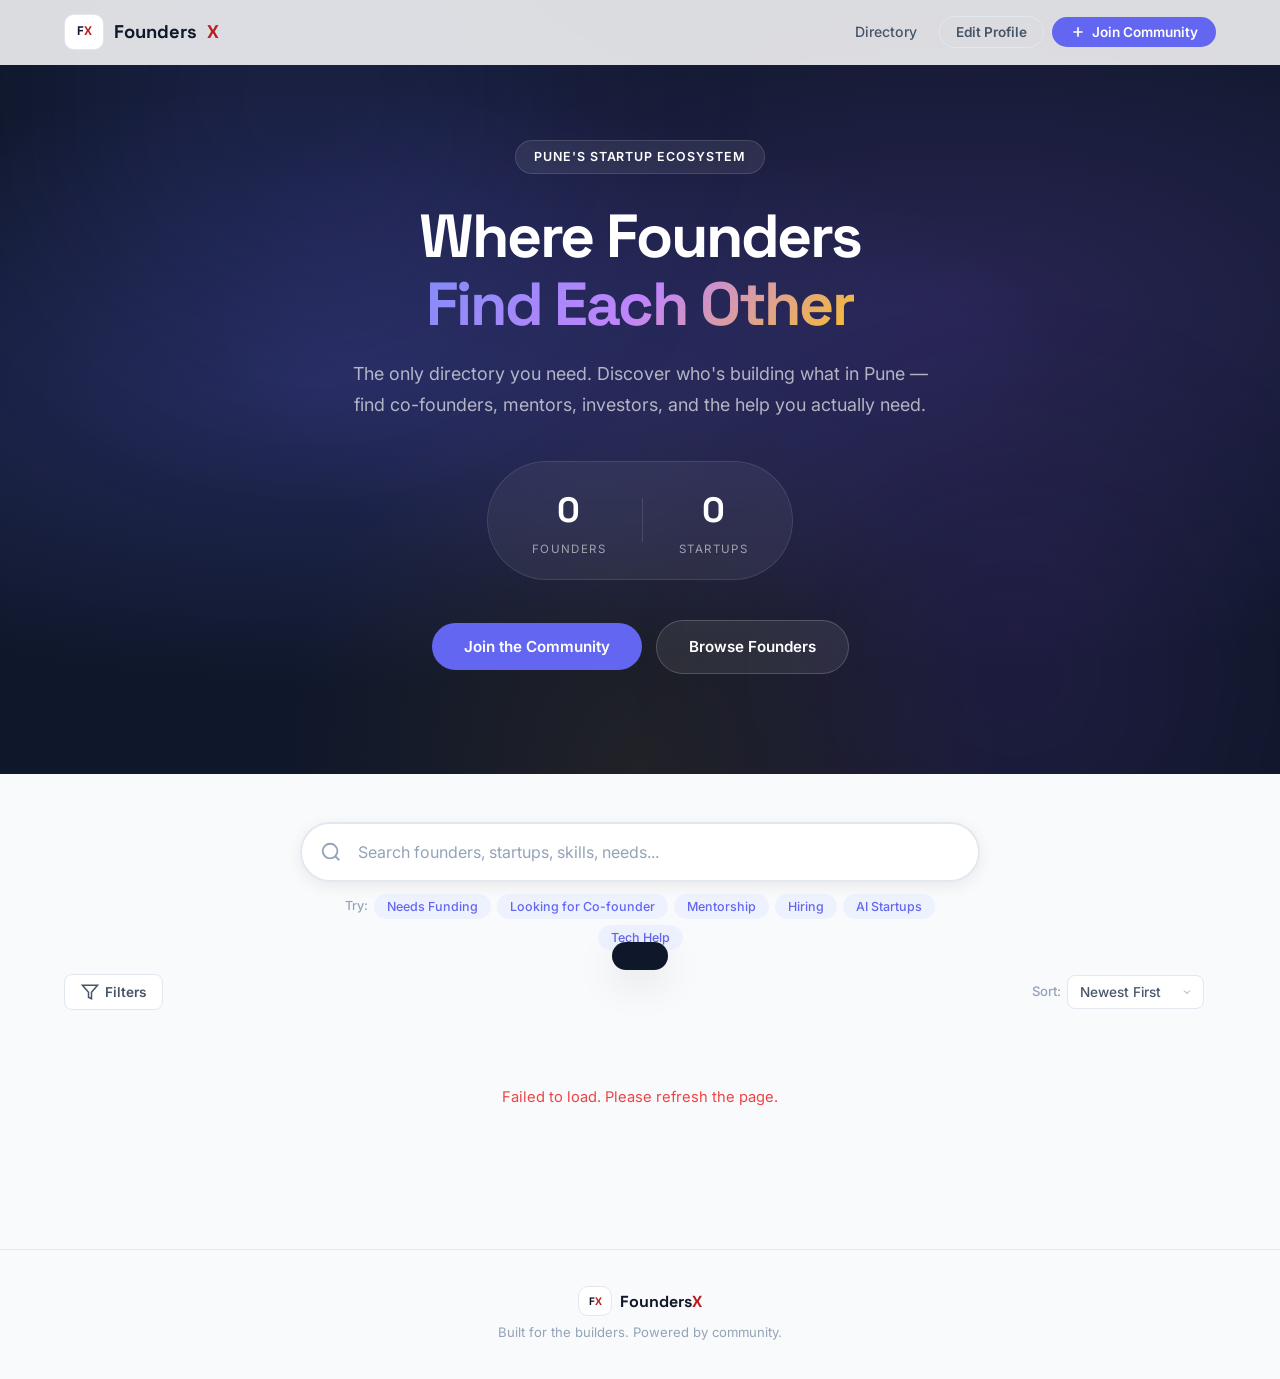
==== index.html @ 308446d3 "Rebrand from Pune Founders Community to FoundersX Updates site title, logo, nav, footer, and copy to" ====
<!DOCTYPE html>
<html lang="en">
<head>
  <meta charset="UTF-8">
  <meta name="viewport" content="width=device-width, initial-scale=1.0">
  <title>FoundersX — Find Your People</title>
  <meta name="description" content="The directory of startup founders building in Pune. Find co-founders, mentors, investors, and collaborators.">
  <link rel="preconnect" href="https://fonts.googleapis.com">
  <link rel="preconnect" href="https://fonts.gstatic.com" crossorigin>
  <link href="https://fonts.googleapis.com/css2?family=Inter:wght@400;500;600;700;800;900&family=Space+Grotesk:wght@500;600;700&display=swap" rel="stylesheet">
  <link rel="stylesheet" href="style.css">
</head>
<body>

  <!-- Navbar -->
  <nav class="navbar" id="navbar">
    <div class="container nav-container">
      <a href="#" class="nav-logo">
        <span class="nav-logo-icon">F<span class="logo-x">X</span></span>
        Founders<span class="logo-x">X</span>
      </a>
      <div class="nav-links">
        <a href="#directory">Directory</a>
        <button class="nav-btn-ghost" onclick="openEditDialog()">Edit Profile</button>
        <button class="nav-cta" onclick="openModal()">
          <svg width="16" height="16" viewBox="0 0 24 24" fill="none" stroke="currentColor" stroke-width="2.5"><path d="M12 5v14M5 12h14"/></svg>
          Join Community
        </button>
      </div>
      <button class="mobile-menu-btn" id="mobileMenuBtn" aria-label="Menu">
        <svg id="menuIconOpen" width="24" height="24" viewBox="0 0 24 24" fill="none" stroke="currentColor" stroke-width="2"><path d="M3 12h18M3 6h18M3 18h18"/></svg>
        <svg id="menuIconClose" width="24" height="24" viewBox="0 0 24 24" fill="none" stroke="currentColor" stroke-width="2" style="display:none;"><path d="M18 6 6 18M6 6l12 12"/></svg>
      </button>
    </div>
  </nav>

  <!-- Mobile Menu (Full Page) -->
  <div class="mobile-menu-overlay" id="mobileMenu">
    <div class="mobile-menu-inner">
      <nav class="mobile-nav">
        <a href="#directory" onclick="closeMobileMenu()" class="mobile-nav-link">
          <svg width="22" height="22" viewBox="0 0 24 24" fill="none" stroke="currentColor" stroke-width="2"><path d="M17 21v-2a4 4 0 0 0-4-4H5a4 4 0 0 0-4 4v2"/><circle cx="9" cy="7" r="4"/><path d="M23 21v-2a4 4 0 0 0-3-3.87M16 3.13a4 4 0 0 1 0 7.75"/></svg>
          Browse Directory
        </a>
        <button onclick="openEditDialog(); closeMobileMenu();" class="mobile-nav-link">
          <svg width="22" height="22" viewBox="0 0 24 24" fill="none" stroke="currentColor" stroke-width="2"><path d="M11 4H4a2 2 0 0 0-2 2v14a2 2 0 0 0 2 2h14a2 2 0 0 0 2-2v-7"/><path d="M18.5 2.5a2.121 2.121 0 0 1 3 3L12 15l-4 1 1-4 9.5-9.5z"/></svg>
          Edit Profile
        </button>
      </nav>
      <button class="mobile-cta" onclick="openModal(); closeMobileMenu();">
        <svg width="20" height="20" viewBox="0 0 24 24" fill="none" stroke="currentColor" stroke-width="2.5"><path d="M12 5v14M5 12h14"/></svg>
        Join the Community
      </button>
      <p class="mobile-menu-footer">Founders<span class="logo-x">X</span></p>
    </div>
  </div>

  <!-- Hero -->
  <header class="hero">
    <div class="hero-mesh"></div>
    <div class="hero-glow hero-glow-1"></div>
    <div class="hero-glow hero-glow-2"></div>
    <div class="container hero-container">
      <div class="hero-badge">Pune's Startup Ecosystem</div>
      <h1 class="hero-title">Where Founders<br><span class="gradient-text">Find Each Other</span></h1>
      <p class="hero-subtitle">The only directory you need. Discover who's building what in Pune — find co-founders, mentors, investors, and the help you actually need.</p>
      <div class="hero-stats">
        <div class="hero-stat">
          <span class="hero-stat-num" id="founderCount">0</span>
          <span class="hero-stat-label">Founders</span>
        </div>
        <div class="hero-stat-divider"></div>
        <div class="hero-stat">
          <span class="hero-stat-num" id="companyCount">0</span>
          <span class="hero-stat-label">Startups</span>
        </div>
      </div>
      <div class="hero-actions">
        <button class="btn-primary btn-lg" onclick="openModal()">Join the Community</button>
        <a href="#directory" class="btn-ghost btn-lg">Browse Founders</a>
      </div>
    </div>
  </header>

  <!-- Directory Section -->
  <section id="directory" class="section directory-section">
    <div class="container">

      <!-- Search -->
      <div class="search-wrap">
        <div class="search-box">
          <svg class="search-icon" width="22" height="22" viewBox="0 0 24 24" fill="none" stroke="currentColor" stroke-width="2"><circle cx="11" cy="11" r="8"/><path d="m21 21-4.35-4.35"/></svg>
          <input type="text" id="searchInput" placeholder="Search founders, startups, skills, needs...">
          <button class="search-clear" id="searchClear" style="display:none;" aria-label="Clear">
            <svg width="16" height="16" viewBox="0 0 24 24" fill="none" stroke="currentColor" stroke-width="2"><path d="M18 6 6 18M6 6l12 12"/></svg>
          </button>
        </div>
        <div class="search-suggestions" id="searchSuggestions">
          <span class="search-hint">Try:</span>
          <button class="suggestion-chip" data-query="looking for funding">Needs Funding</button>
          <button class="suggestion-chip" data-query="co-founder">Looking for Co-founder</button>
          <button class="suggestion-chip" data-query="mentorship">Mentorship</button>
          <button class="suggestion-chip" data-query="hiring">Hiring</button>
          <button class="suggestion-chip" data-query="AI">AI Startups</button>
          <button class="suggestion-chip" data-query="technical help">Tech Help</button>
        </div>
      </div>

      <!-- Filters & Sort -->
      <div class="controls-bar">
        <button class="filter-toggle" id="filterToggle">
          <svg width="18" height="18" viewBox="0 0 24 24" fill="none" stroke="currentColor" stroke-width="2"><path d="M22 3H2l8 9.46V19l4 2v-8.54L22 3z"/></svg>
          Filters
          <span class="filter-count-badge" id="filterCountBadge" style="display:none;">0</span>
        </button>
        <div class="sort-wrap">
          <label class="sort-label">Sort:</label>
          <select id="sortSelect">
            <option value="newest">Newest First</option>
            <option value="oldest">Oldest First</option>
            <option value="name">Name A-Z</option>
            <option value="company">Company A-Z</option>
          </select>
        </div>
        <div class="results-count" id="resultsCount"></div>
      </div>

      <!-- Filter Panel -->
      <div class="filter-panel" id="filterPanel" style="display:none;">
        <div class="filter-section">
          <div class="filter-section-head">
            <span class="filter-section-title">Industry</span>
          </div>
          <div class="filter-chips" id="industryFilters"></div>
        </div>
        <div class="filter-section">
          <div class="filter-section-head">
            <span class="filter-section-title">Stage</span>
          </div>
          <div class="filter-chips" id="stageFilters"></div>
        </div>
        <div class="filter-section">
          <div class="filter-section-head">
            <span class="filter-section-title">Needs Help With</span>
          </div>
          <div class="filter-chips" id="helpFilters"></div>
        </div>
        <div class="filter-section">
          <div class="filter-section-head">
            <span class="filter-section-title">Can Offer</span>
          </div>
          <div class="filter-chips" id="offerFilters"></div>
        </div>
        <div class="filter-actions">
          <button class="clear-filters-btn" id="clearAllFilters">Clear All Filters</button>
        </div>
      </div>

      <!-- Active Filters -->
      <div class="active-filters" id="activeFilters" style="display:none;">
        <div class="active-filter-tags" id="activeFilterTags"></div>
        <button class="clear-all-link" id="clearAllLink">Clear all</button>
      </div>

      <!-- Founder Grid -->
      <div id="founderGrid" class="founder-grid"></div>

      <!-- States -->
      <div id="loadingState" class="state-msg">
        <div class="loader"></div>
        <p>Loading founders...</p>
      </div>
      <div id="emptyState" class="state-msg" style="display:none;">
        <div class="state-icon">
          <svg width="56" height="56" viewBox="0 0 24 24" fill="none" stroke="currentColor" stroke-width="1.5"><path d="M17 21v-2a4 4 0 0 0-4-4H5a4 4 0 0 0-4 4v2"/><circle cx="9" cy="7" r="4"/><path d="M23 21v-2a4 4 0 0 0-3-3.87M16 3.13a4 4 0 0 1 0 7.75"/></svg>
        </div>
        <h3>No founders yet</h3>
        <p>Be the first to join FoundersX!</p>
        <button class="btn-primary" onclick="openModal()" style="margin-top:16px;">Add Your Profile</button>
      </div>
      <div id="noResults" class="state-msg" style="display:none;">
        <div class="state-icon">
          <svg width="56" height="56" viewBox="0 0 24 24" fill="none" stroke="currentColor" stroke-width="1.5"><circle cx="11" cy="11" r="8"/><path d="m21 21-4.35-4.35"/><path d="M8 11h6"/></svg>
        </div>
        <h3>No matches found</h3>
        <p>Try different search terms or clear your filters.</p>
      </div>
    </div>
  </section>

  <!-- Footer -->
  <footer class="footer">
    <div class="container footer-container">
      <div class="footer-brand">
        <span class="nav-logo-icon sm">F<span class="logo-x">X</span></span>
        <span>Founders<span class="logo-x">X</span></span>
      </div>
      <p>Built for the builders. Powered by community.</p>
    </div>
  </footer>

  <!-- ========== MODALS ========== -->

  <!-- Add/Edit Profile Modal -->
  <div class="modal-overlay" id="modalOverlay">
    <div class="modal" id="profileModal">
      <div class="modal-header">
        <div>
          <h2 id="modalTitle">Join the Community</h2>
          <p id="modalSubtitle">Tell fellow founders about yourself and your startup.</p>
        </div>
        <button class="modal-close" onclick="closeModal()" aria-label="Close">
          <svg width="20" height="20" viewBox="0 0 24 24" fill="none" stroke="currentColor" stroke-width="2"><path d="M18 6 6 18M6 6l12 12"/></svg>
        </button>
      </div>
      <button class="mobile-back-close" onclick="closeModal()" aria-label="Close">
        <svg width="20" height="20" viewBox="0 0 24 24" fill="none" stroke="currentColor" stroke-width="2.5"><path d="M19 12H5M12 19l-7-7 7-7"/></svg>
      </button>
      <form id="founderForm" class="modal-body">
        <input type="hidden" id="f_editId" value="">

        <!-- About You -->
        <div class="form-section">
          <h3 class="form-section-title">
            <span class="form-section-icon">
              <svg width="18" height="18" viewBox="0 0 24 24" fill="none" stroke="currentColor" stroke-width="2"><path d="M20 21v-2a4 4 0 0 0-4-4H8a4 4 0 0 0-4 4v2"/><circle cx="12" cy="7" r="4"/></svg>
            </span>
            About You
          </h3>
          <div class="form-row">
            <div class="form-group">
              <label for="f_name">Full Name <span class="req">*</span></label>
              <input type="text" id="f_name" placeholder="e.g. Ratan Tata" required>
            </div>
            <div class="form-group">
              <label for="f_role">Your Role <span class="req">*</span></label>
              <input type="text" id="f_role" placeholder="e.g. Co-founder & CEO" required>
            </div>
          </div>
          <div class="form-group">
            <label for="f_bio">Short Bio</label>
            <textarea id="f_bio" rows="2" placeholder="Tell the community about your journey, background, or a fun fact..."></textarea>
          </div>
          <div class="form-group">
            <label for="f_puneArea">Area in Pune</label>
            <select id="f_puneArea" onchange="toggleOtherArea()">
              <option value="">Select your area</option>
              <option>Koregaon Park</option>
              <option>Hinjewadi</option>
              <option>Kharadi</option>
              <option>Baner</option>
              <option>Viman Nagar</option>
              <option>Wakad</option>
              <option>Aundh</option>
              <option>Shivajinagar</option>
              <option>Hadapsar</option>
              <option>Magarpatta</option>
              <option>Pimpri-Chinchwad</option>
              <option>Kalyani Nagar</option>
              <option>Camp</option>
              <option>Deccan</option>
              <option>Kothrud</option>
              <option>Warje</option>
              <option>SB Road</option>
              <option>FC Road</option>
              <option value="Other">Other</option>
            </select>
            <input type="text" id="f_puneAreaOther" class="other-input" placeholder="Type your area in Pune..." style="display:none; margin-top:8px;">
          </div>
        </div>

        <!-- Your Startup -->
        <div class="form-section">
          <h3 class="form-section-title">
            <span class="form-section-icon">
              <svg width="18" height="18" viewBox="0 0 24 24" fill="none" stroke="currentColor" stroke-width="2"><path d="m12 2 3.09 6.26L22 9.27l-5 4.87 1.18 6.88L12 17.77l-6.18 3.25L7 14.14 2 9.27l6.91-1.01L12 2z"/></svg>
            </span>
            Your Startup
          </h3>
          <div class="form-row">
            <div class="form-group">
              <label for="f_company">Company Name <span class="req">*</span></label>
              <input type="text" id="f_company" placeholder="e.g. TechPune Labs" required>
            </div>
            <div class="form-group">
              <label for="f_foundedYear">Founded Year</label>
              <input type="number" id="f_foundedYear" placeholder="e.g. 2024" min="1990" max="2030">
            </div>
          </div>
          <div class="form-group">
            <label for="f_oneLiner">What does your startup do? <span class="req">*</span></label>
            <textarea id="f_oneLiner" rows="2" placeholder="e.g. We build AI-powered CRM tools that help D2C brands in India manage customer relationships and boost repeat purchases." required></textarea>
          </div>
          <div class="form-group">
            <label>Industry <span class="req">*</span></label>
            <div class="tag-selector" id="industrySelector"></div>
            <input type="hidden" id="f_industry">
          </div>
          <div class="form-group">
            <label>Stage <span class="req">*</span></label>
            <div class="tag-selector" id="stageSelector"></div>
            <input type="hidden" id="f_stage">
          </div>
        </div>

        <!-- Help & Collaboration -->
        <div class="form-section">
          <h3 class="form-section-title">
            <span class="form-section-icon">
              <svg width="18" height="18" viewBox="0 0 24 24" fill="none" stroke="currentColor" stroke-width="2"><path d="M16 21v-2a4 4 0 0 0-4-4H6a4 4 0 0 0-4 4v2"/><circle cx="9" cy="7" r="4"/><path d="M22 21v-2a4 4 0 0 0-3-3.87M16 3.13a4 4 0 0 1 0 7.75"/></svg>
            </span>
            Help & Collaboration
          </h3>
          <div class="form-group">
            <label>What help do you need? <span class="hint">(select all that apply)</span></label>
            <div class="tag-selector" id="helpSelector"></div>
            <input type="hidden" id="f_helpNeeded">
          </div>
          <div class="form-group">
            <label>What can you offer others? <span class="hint">(select all that apply)</span></label>
            <div class="tag-selector" id="offerSelector"></div>
            <input type="hidden" id="f_canOffer">
          </div>
        </div>

        <!-- Contact & Socials -->
        <div class="form-section">
          <h3 class="form-section-title">
            <span class="form-section-icon">
              <svg width="18" height="18" viewBox="0 0 24 24" fill="none" stroke="currentColor" stroke-width="2"><path d="M4 4h16c1.1 0 2 .9 2 2v12c0 1.1-.9 2-2 2H4c-1.1 0-2-.9-2-2V6c0-1.1.9-2 2-2z"/><path d="m22 6-10 7L2 6"/></svg>
            </span>
            Contact & Socials
          </h3>
          <div class="form-row">
            <div class="form-group">
              <label for="f_whatsapp">WhatsApp Number <span class="req">*</span></label>
              <input type="tel" id="f_whatsapp" placeholder="+91 98765 43210" required>
            </div>
            <div class="form-group">
              <label for="f_email">Email</label>
              <input type="email" id="f_email" placeholder="you@startup.com">
            </div>
          </div>
          <div class="form-row">
            <div class="form-group">
              <label for="f_linkedin">LinkedIn</label>
              <input type="url" id="f_linkedin" placeholder="https://linkedin.com/in/yourname">
            </div>
            <div class="form-group">
              <label for="f_twitter">Twitter / X</label>
              <input type="url" id="f_twitter" placeholder="https://x.com/yourhandle">
            </div>
          </div>
          <div class="form-row">
            <div class="form-group">
              <label for="f_facebook">Facebook</label>
              <input type="url" id="f_facebook" placeholder="https://facebook.com/yourpage">
            </div>
            <div class="form-group">
              <label for="f_instagram">Instagram</label>
              <input type="url" id="f_instagram" placeholder="https://instagram.com/yourhandle">
            </div>
          </div>
          <div class="form-group">
            <label for="f_website">Website</label>
            <input type="url" id="f_website" placeholder="https://yourstartup.com">
          </div>
        </div>

        <div class="form-footer">
          <button type="submit" class="btn-primary btn-lg btn-full" id="submitBtn">
            <span class="btn-text" id="submitBtnText">Add Me to the Community</span>
            <span class="btn-loading" style="display:none;">
              <span class="spinner"></span> Saving...
            </span>
          </button>
          <div id="formMessage" class="form-message"></div>
        </div>
      </form>
    </div>
  </div>

  <!-- Founder Detail Modal -->
  <div class="modal-overlay" id="detailOverlay">
    <div class="modal modal-detail" id="detailModal">
      <button class="modal-close detail-close" onclick="closeDetail()" aria-label="Close">
        <svg width="20" height="20" viewBox="0 0 24 24" fill="none" stroke="currentColor" stroke-width="2"><path d="M18 6 6 18M6 6l12 12"/></svg>
      </button>
      <div id="detailContent"></div>
    </div>
  </div>

  <!-- Success Celebration Modal -->
  <div class="modal-overlay" id="celebrationOverlay">
    <div class="celebration-modal" id="celebrationModal">
      <button class="modal-close celebration-close" onclick="closeCelebration()" aria-label="Close">
        <svg width="20" height="20" viewBox="0 0 24 24" fill="none" stroke="currentColor" stroke-width="2"><path d="M18 6 6 18M6 6l12 12"/></svg>
      </button>
      <div class="celebration-content">
        <div class="celebration-emoji">🎉</div>
        <h2>Welcome to the Community!</h2>
        <p class="celebration-subtitle">You're now part of Pune's founder network.</p>
        <div class="celebration-id-box">
          <div class="celebration-id-label">Your Profile ID</div>
          <div class="celebration-id-value" id="celebrationId">FC1234567890</div>
          <button class="copy-id-btn" id="copyIdBtn">
            <svg width="16" height="16" viewBox="0 0 24 24" fill="none" stroke="currentColor" stroke-width="2"><rect x="9" y="9" width="13" height="13" rx="2"/><path d="M5 15H4a2 2 0 0 1-2-2V4a2 2 0 0 1 2-2h9a2 2 0 0 1 2 2v1"/></svg>
            Copy ID
          </button>
        </div>
        <p class="celebration-note">Save this ID! You'll need it to edit your profile later.</p>
        <button class="btn-primary btn-lg" onclick="closeCelebration()">Got it, take me to the directory</button>
      </div>
    </div>
  </div>

  <!-- Edit ID Dialog -->
  <div class="modal-overlay" id="editDialogOverlay">
    <div class="edit-dialog">
      <button class="modal-close" onclick="closeEditDialog()" aria-label="Close">
        <svg width="20" height="20" viewBox="0 0 24 24" fill="none" stroke="currentColor" stroke-width="2"><path d="M18 6 6 18M6 6l12 12"/></svg>
      </button>
      <div class="edit-dialog-icon">
        <svg width="32" height="32" viewBox="0 0 24 24" fill="none" stroke="currentColor" stroke-width="2"><path d="M11 4H4a2 2 0 0 0-2 2v14a2 2 0 0 0 2 2h14a2 2 0 0 0 2-2v-7"/><path d="M18.5 2.5a2.121 2.121 0 0 1 3 3L12 15l-4 1 1-4 9.5-9.5z"/></svg>
      </div>
      <h3>Edit Your Profile</h3>
      <p>Enter the Profile ID you received when you signed up.</p>
      <div class="form-group" style="margin-top:16px;">
        <input type="text" id="editIdInput" placeholder="e.g. FC1711899123456">
      </div>
      <div id="editIdError" class="form-message error" style="min-height:0;"></div>
      <button class="btn-primary btn-full" id="editIdSubmit" onclick="loadProfileForEdit()">
        <span class="btn-text">Load My Profile</span>
        <span class="btn-loading" style="display:none;"><span class="spinner"></span> Loading...</span>
      </button>
    </div>
  </div>

  <!-- Confetti Container -->
  <div id="confettiContainer"></div>

  <!-- Toast -->
  <div id="toast" class="toast"></div>

  <script src="app.js"></script>
</body>
</html>
---- style.css ----
/* ========================================
   Pune Founders Community — Styles
   ======================================== */

:root {
  --primary: #6366F1;
  --primary-dark: #4F46E5;
  --primary-light: #818CF8;
  --primary-bg: #EEF2FF;
  --primary-bg2: #E0E7FF;
  --accent: #F59E0B;
  --accent-bg: #FEF3C7;
  --bg: #F8FAFC;
  --surface: #FFFFFF;
  --text: #0F172A;
  --text-secondary: #475569;
  --text-tertiary: #94A3B8;
  --border: #E2E8F0;
  --border-light: #F1F5F9;
  --success: #10B981;
  --success-bg: #ECFDF5;
  --error: #EF4444;
  --radius: 16px;
  --radius-sm: 10px;
  --radius-xs: 8px;
  --shadow-xs: 0 1px 2px rgba(0,0,0,0.04);
  --shadow-sm: 0 1px 3px rgba(0,0,0,0.06), 0 1px 2px rgba(0,0,0,0.04);
  --shadow-md: 0 4px 16px rgba(0,0,0,0.07);
  --shadow-lg: 0 12px 40px rgba(0,0,0,0.1);
  --shadow-xl: 0 24px 60px rgba(0,0,0,0.14);
  --t: 0.2s cubic-bezier(0.4, 0, 0.2, 1);
  --t-slow: 0.35s cubic-bezier(0.4, 0, 0.2, 1);
}

*, *::before, *::after { box-sizing: border-box; margin: 0; padding: 0; }
html { scroll-behavior: smooth; }
body {
  font-family: 'Inter', -apple-system, BlinkMacSystemFont, sans-serif;
  background: var(--bg);
  color: var(--text);
  line-height: 1.6;
  -webkit-font-smoothing: antialiased;
  overflow-x: hidden;
}
.container { max-width: 1200px; margin: 0 auto; padding: 0 24px; }

/* ====== NAVBAR ====== */
.navbar {
  position: fixed; top: 0; left: 0; right: 0; z-index: 100;
  background: rgba(255,255,255,0.85);
  backdrop-filter: blur(20px); -webkit-backdrop-filter: blur(20px);
  border-bottom: 1px solid transparent;
  transition: var(--t);
}
.navbar.scrolled { border-bottom-color: var(--border); box-shadow: var(--shadow-xs); }
.nav-container { display: flex; align-items: center; justify-content: space-between; height: 64px; }
.nav-logo {
  display: flex; align-items: center; gap: 10px;
  font-family: 'Space Grotesk', sans-serif; font-size: 1.15rem; font-weight: 700;
  color: var(--text); text-decoration: none;
}
.nav-logo-icon {
  width: 40px; height: 36px; border-radius: 10px;
  background: #fff; border: 1.5px solid #e5e7eb;
  color: #0F172A; display: flex; align-items: center; justify-content: center;
  font-family: 'Space Grotesk', sans-serif; font-size: 0.78rem; font-weight: 700;
  letter-spacing: -0.02em; flex-shrink: 0;
}
.nav-logo-icon.sm { width: 34px; height: 30px; font-size: 0.68rem; }
.logo-x { color: #B91C1C; }
.nav-links { display: flex; align-items: center; gap: 8px; }
.nav-links a {
  font-size: 0.88rem; font-weight: 500; color: var(--text-secondary);
  text-decoration: none; padding: 6px 14px; border-radius: 8px; transition: var(--t);
}
.nav-links a:hover { color: var(--primary); background: var(--primary-bg); }
.nav-btn-ghost {
  padding: 7px 16px; background: none; border: 1.5px solid var(--border);
  color: var(--text-secondary); font-size: 0.85rem; font-weight: 600;
  border-radius: 60px; cursor: pointer; transition: var(--t); font-family: inherit;
}
.nav-btn-ghost:hover { border-color: var(--primary-light); color: var(--primary); background: var(--primary-bg); }
.nav-cta {
  padding: 7px 18px; background: var(--primary); color: white;
  font-size: 0.85rem; font-weight: 600; border: none; border-radius: 60px;
  cursor: pointer; transition: var(--t); font-family: inherit;
  display: inline-flex; align-items: center; gap: 6px;
}
.nav-cta:hover { background: var(--primary-dark); transform: translateY(-1px); }
.mobile-menu-btn {
  display: none; background: none; border: none; cursor: pointer;
  color: var(--text); padding: 4px; position: relative; z-index: 202;
}

/* Full-page mobile menu */
.mobile-menu-overlay {
  position: fixed; inset: 0; z-index: 201;
  background: white;
  display: none; flex-direction: column;
  opacity: 0; transition: opacity 0.25s ease;
}
.mobile-menu-overlay.open {
  display: flex; opacity: 1;
  animation: mobileMenuIn 0.3s ease;
}
@keyframes mobileMenuIn {
  from { opacity: 0; }
  to { opacity: 1; }
}

.mobile-menu-inner {
  flex: 1; display: flex; flex-direction: column;
  align-items: center; justify-content: center;
  padding: 80px 32px 40px; gap: 12px;
}

.mobile-nav {
  display: flex; flex-direction: column;
  gap: 8px; width: 100%; max-width: 320px; margin-bottom: 20px;
}

.mobile-nav-link {
  display: flex; align-items: center; gap: 14px;
  padding: 16px 20px; border-radius: var(--radius-sm);
  font-size: 1.05rem; font-weight: 600; color: var(--text);
  text-decoration: none; background: var(--border-light);
  transition: var(--t); border: none; cursor: pointer;
  font-family: inherit; width: 100%; text-align: left;
}
.mobile-nav-link svg { color: var(--primary); flex-shrink: 0; }
.mobile-nav-link:hover { background: var(--primary-bg); color: var(--primary); }

.mobile-cta {
  display: flex; align-items: center; justify-content: center; gap: 10px;
  width: 100%; max-width: 320px; padding: 16px 24px;
  background: var(--primary); color: white;
  font-size: 1.05rem; font-weight: 700; border: none; border-radius: 60px;
  cursor: pointer; transition: var(--t); font-family: inherit;
}
.mobile-cta:hover { background: var(--primary-dark); }

.mobile-menu-footer {
  margin-top: auto; font-size: 0.82rem;
  color: var(--text-tertiary); font-weight: 500;
}

@media (max-width: 700px) {
  .nav-links { display: none; }
  .mobile-menu-btn { display: block; }
}

/* ====== HERO ====== */
.hero {
  position: relative; padding: 140px 0 100px;
  background: #0F172A; overflow: hidden; text-align: center; color: white;
}
.hero-mesh {
  position: absolute; inset: 0;
  background:
    radial-gradient(ellipse at 25% 50%, rgba(99,102,241,0.25) 0%, transparent 55%),
    radial-gradient(ellipse at 75% 40%, rgba(139,92,246,0.2) 0%, transparent 55%),
    radial-gradient(ellipse at 50% 100%, rgba(245,158,11,0.08) 0%, transparent 40%);
}
.hero-glow {
  position: absolute; border-radius: 50%; filter: blur(100px);
  animation: heroFloat 10s ease-in-out infinite;
}
.hero-glow-1 { width: 500px; height: 500px; background: rgba(99,102,241,0.12); top: -150px; left: 5%; animation-delay: 0s; }
.hero-glow-2 { width: 400px; height: 400px; background: rgba(168,85,247,0.1); bottom: -100px; right: 5%; animation-delay: -4s; }
@keyframes heroFloat {
  0%, 100% { transform: translateY(0) scale(1); }
  50% { transform: translateY(-40px) scale(1.08); }
}
.hero-container { position: relative; z-index: 1; }
.hero-badge {
  display: inline-block; padding: 6px 18px;
  background: rgba(255,255,255,0.08); border: 1px solid rgba(255,255,255,0.12);
  border-radius: 60px; font-size: 0.78rem; font-weight: 600;
  letter-spacing: 0.08em; text-transform: uppercase; margin-bottom: 28px;
}
.hero-title {
  font-family: 'Space Grotesk', sans-serif; font-size: 3.8rem; font-weight: 700;
  line-height: 1.12; margin-bottom: 20px; letter-spacing: -0.035em;
}
.gradient-text {
  background: linear-gradient(135deg, #818CF8, #C084FC, #FBBF24);
  -webkit-background-clip: text; -webkit-text-fill-color: transparent; background-clip: text;
}
.hero-subtitle {
  font-size: 1.12rem; max-width: 580px; margin: 0 auto 40px;
  opacity: 0.65; line-height: 1.75;
}
.hero-stats {
  display: inline-flex; align-items: center; gap: 36px;
  padding: 20px 44px; background: rgba(255,255,255,0.06);
  border: 1px solid rgba(255,255,255,0.1); border-radius: 80px;
  backdrop-filter: blur(20px); margin-bottom: 40px;
}
.hero-stat { display: flex; flex-direction: column; align-items: center; gap: 2px; }
.hero-stat-num { font-family: 'Space Grotesk', sans-serif; font-size: 2.2rem; font-weight: 700; }
.hero-stat-label { font-size: 0.72rem; text-transform: uppercase; letter-spacing: 0.12em; opacity: 0.55; }
.hero-stat-divider { width: 1px; height: 44px; background: rgba(255,255,255,0.12); }
.hero-actions { display: flex; align-items: center; justify-content: center; gap: 14px; flex-wrap: wrap; }

/* ====== BUTTONS ====== */
.btn-primary {
  padding: 12px 28px; background: var(--primary); color: white;
  font-size: 0.9rem; font-weight: 600; border: none; border-radius: 60px;
  cursor: pointer; transition: var(--t); font-family: inherit;
  text-decoration: none; display: inline-flex; align-items: center; gap: 8px;
}
.btn-primary:hover { background: var(--primary-dark); transform: translateY(-1px); box-shadow: 0 4px 20px rgba(99,102,241,0.35); }
.btn-ghost {
  padding: 12px 28px; background: rgba(255,255,255,0.08); color: white;
  font-size: 0.9rem; font-weight: 600; border: 1px solid rgba(255,255,255,0.18);
  border-radius: 60px; cursor: pointer; transition: var(--t); font-family: inherit;
  text-decoration: none; display: inline-flex; align-items: center;
}
.btn-ghost:hover { background: rgba(255,255,255,0.14); }
.btn-lg { padding: 14px 32px; font-size: 0.95rem; }
.btn-full { width: 100%; justify-content: center; }

/* ====== DIRECTORY ====== */
.section { padding: 80px 0; }
.directory-section { padding-top: 48px; }

/* Search */
.search-wrap { max-width: 680px; margin: 0 auto 24px; }
.search-box {
  position: relative;
  box-shadow: var(--shadow-md);
  border-radius: 60px;
}
.search-icon { position: absolute; left: 20px; top: 50%; transform: translateY(-50%); color: var(--text-tertiary); }
.search-box input {
  width: 100%; padding: 18px 48px 18px 56px;
  border: 2px solid var(--border); border-radius: 60px;
  font-size: 1rem; font-family: inherit; background: white; transition: var(--t);
}
.search-box input:focus {
  outline: none; border-color: var(--primary-light);
  box-shadow: 0 0 0 4px rgba(99,102,241,0.1);
}
.search-box input::placeholder { color: var(--text-tertiary); }
.search-clear {
  position: absolute; right: 16px; top: 50%; transform: translateY(-50%);
  background: var(--border-light); border: none; border-radius: 50%;
  width: 30px; height: 30px; display: flex; align-items: center; justify-content: center;
  cursor: pointer; color: var(--text-secondary); transition: var(--t);
}
.search-clear:hover { background: var(--border); }

.search-suggestions {
  display: flex; flex-wrap: wrap; align-items: center; gap: 6px;
  padding: 12px 8px 0; justify-content: center;
}
.search-hint { font-size: 0.78rem; color: var(--text-tertiary); font-weight: 500; }
.suggestion-chip {
  padding: 4px 12px; font-size: 0.78rem; font-weight: 500;
  background: var(--primary-bg); color: var(--primary);
  border: 1px solid transparent; border-radius: 60px;
  cursor: pointer; transition: var(--t); font-family: inherit;
}
.suggestion-chip:hover { background: var(--primary-bg2); border-color: var(--primary-light); }

/* Controls Bar */
.controls-bar {
  display: flex; align-items: center; gap: 12px;
  margin-bottom: 16px; flex-wrap: wrap;
}
.filter-toggle {
  display: inline-flex; align-items: center; gap: 6px;
  padding: 8px 16px; background: white; border: 1.5px solid var(--border);
  border-radius: var(--radius-xs); font-size: 0.85rem; font-weight: 600;
  cursor: pointer; transition: var(--t); font-family: inherit; color: var(--text-secondary);
}
.filter-toggle:hover { border-color: var(--primary-light); color: var(--primary); }
.filter-toggle.active { background: var(--primary-bg); border-color: var(--primary-light); color: var(--primary); }
.filter-count-badge {
  background: var(--primary); color: white; font-size: 0.7rem; font-weight: 700;
  padding: 1px 7px; border-radius: 60px; min-width: 20px; text-align: center;
}
.sort-wrap {
  display: flex; align-items: center; gap: 6px; margin-left: auto;
}
.sort-label { font-size: 0.82rem; color: var(--text-tertiary); font-weight: 500; }
.sort-wrap select {
  padding: 8px 32px 8px 12px; border: 1.5px solid var(--border);
  border-radius: var(--radius-xs); font-size: 0.85rem; font-family: inherit;
  cursor: pointer; background: white; color: var(--text-secondary); font-weight: 500;
  appearance: none;
  background-image: url("data:image/svg+xml,%3Csvg width='12' height='12' viewBox='0 0 24 24' fill='none' stroke='%2394A3B8' stroke-width='2' xmlns='http://www.w3.org/2000/svg'%3E%3Cpath d='M6 9l6 6 6-6'/%3E%3C/svg%3E");
  background-repeat: no-repeat; background-position: right 10px center;
  transition: var(--t);
}
.sort-wrap select:focus { outline: none; border-color: var(--primary-light); }
.results-count { font-size: 0.82rem; color: var(--text-tertiary); font-weight: 500; }

/* Filter Panel */
.filter-panel {
  background: white; border: 1px solid var(--border); border-radius: var(--radius);
  padding: 20px 24px; margin-bottom: 20px;
  animation: panelIn 0.25s ease;
}
@keyframes panelIn { from { opacity: 0; transform: translateY(-8px); } to { opacity: 1; transform: translateY(0); } }

.filter-section { margin-bottom: 16px; }
.filter-section:last-of-type { margin-bottom: 0; }
.filter-section-head { margin-bottom: 8px; }
.filter-section-title { font-size: 0.78rem; font-weight: 700; color: var(--text-tertiary); text-transform: uppercase; letter-spacing: 0.06em; }
.filter-chips { display: flex; flex-wrap: wrap; gap: 6px; }
.filter-chip {
  padding: 5px 14px; font-size: 0.8rem; font-weight: 500;
  border: 1px solid var(--border); border-radius: 60px;
  cursor: pointer; transition: var(--t); background: white;
  color: var(--text-secondary); white-space: nowrap; user-select: none;
  font-family: inherit;
}
.filter-chip:hover { border-color: var(--primary-light); color: var(--primary); }
.filter-chip.active { background: var(--primary); border-color: var(--primary); color: white; font-weight: 600; }
.filter-actions { margin-top: 16px; padding-top: 14px; border-top: 1px solid var(--border-light); text-align: right; }
.clear-filters-btn {
  background: none; border: none; color: var(--error); font-size: 0.82rem;
  font-weight: 600; cursor: pointer; font-family: inherit; padding: 4px 8px;
}

/* Active Filters */
.active-filters {
  display: flex; align-items: center; gap: 8px;
  margin-bottom: 16px; flex-wrap: wrap;
}
.active-filter-tags { display: flex; flex-wrap: wrap; gap: 6px; }
.active-tag {
  display: inline-flex; align-items: center; gap: 4px;
  padding: 4px 10px; background: var(--primary-bg); color: var(--primary);
  font-size: 0.78rem; font-weight: 600; border-radius: 60px;
}
.active-tag button { background: none; border: none; cursor: pointer; color: var(--primary); display: flex; padding: 0; }
.clear-all-link {
  background: none; border: none; color: var(--text-tertiary); font-size: 0.78rem;
  font-weight: 600; cursor: pointer; font-family: inherit;
  text-decoration: underline; text-underline-offset: 2px;
}
.clear-all-link:hover { color: var(--error); }

/* ====== FOUNDER GRID ====== */
.founder-grid {
  display: grid;
  grid-template-columns: repeat(auto-fill, minmax(350px, 1fr));
  gap: 16px;
}

/* ====== FOUNDER CARD ====== */
.founder-card {
  background: white; border: 1px solid var(--border); border-radius: var(--radius);
  padding: 22px; transition: var(--t); cursor: pointer; position: relative;
  overflow: hidden; animation: cardIn 0.4s ease both;
}
.founder-card::after {
  content: ''; position: absolute; top: 0; left: 0; right: 0; height: 3px;
  background: linear-gradient(90deg, var(--primary), var(--primary-light), #C084FC);
  transform: scaleX(0); transform-origin: left; transition: transform 0.3s ease;
}
.founder-card:hover {
  border-color: transparent; box-shadow: var(--shadow-md); transform: translateY(-3px);
}
.founder-card:hover::after { transform: scaleX(1); }
@keyframes cardIn {
  from { opacity: 0; transform: translateY(16px); }
  to { opacity: 1; transform: translateY(0); }
}

.card-top { display: flex; gap: 14px; margin-bottom: 12px; }
.avatar {
  width: 50px; height: 50px; border-radius: 14px;
  display: flex; align-items: center; justify-content: center;
  font-weight: 700; font-size: 1rem; color: white; flex-shrink: 0;
  letter-spacing: -0.02em;
}
.card-info { flex: 1; min-width: 0; }
.card-name { font-size: 1rem; font-weight: 700; color: var(--text); line-height: 1.3; }
.card-role { font-size: 0.8rem; color: var(--text-tertiary); }
.card-company-line { display: flex; align-items: center; gap: 8px; margin-top: 3px; flex-wrap: wrap; }
.card-company { font-size: 0.82rem; font-weight: 600; color: var(--primary); }
.card-stage-badge {
  font-size: 0.68rem; font-weight: 700; padding: 2px 8px;
  border-radius: 60px; background: var(--primary-bg); color: var(--primary-dark);
  letter-spacing: 0.02em;
}

.card-oneliner {
  font-size: 0.86rem; color: var(--text-secondary); line-height: 1.55;
  margin-bottom: 12px;
  display: -webkit-box; -webkit-line-clamp: 2; -webkit-box-orient: vertical; overflow: hidden;
}

.card-tags { display: flex; flex-wrap: wrap; gap: 4px; margin-bottom: 14px; }
.tag {
  padding: 3px 10px; font-size: 0.7rem; font-weight: 600;
  border-radius: 60px; letter-spacing: 0.01em;
}
.tag-industry { background: #EEF2FF; color: #4338CA; }
.tag-need { background: #FEF3C7; color: #92400E; }
.tag-offer { background: #ECFDF5; color: #065F46; }
.tag-more { background: var(--border-light); color: var(--text-tertiary); }

.card-bottom {
  display: flex; align-items: center; gap: 4px;
  padding-top: 12px; border-top: 1px solid var(--border-light);
}
.card-social {
  display: flex; align-items: center; justify-content: center;
  width: 32px; height: 32px; border-radius: 8px;
  color: var(--text-tertiary); transition: var(--t); text-decoration: none;
}
.card-social:hover { background: var(--border-light); color: var(--primary); }
.card-social.wa:hover { color: #25D366; }
.card-social.li:hover { color: #0A66C2; }
.card-social.tw:hover { color: #000; }
.card-social.fb:hover { color: #1877F2; }
.card-social.ig:hover { color: #E4405F; }

.card-meta {
  margin-left: auto; font-size: 0.72rem; color: var(--text-tertiary);
  display: flex; align-items: center; gap: 3px;
}

/* ====== STATE MESSAGES ====== */
.state-msg { text-align: center; padding: 60px 20px; }
.state-icon { margin-bottom: 8px; color: var(--text-tertiary); opacity: 0.4; }
.state-msg h3 { font-size: 1.15rem; color: var(--text); margin-bottom: 6px; }
.state-msg p { color: var(--text-secondary); font-size: 0.92rem; }
.loader {
  width: 36px; height: 36px; border: 3px solid var(--border);
  border-top-color: var(--primary); border-radius: 50%;
  animation: spin 0.7s linear infinite; margin: 0 auto 14px;
}
@keyframes spin { to { transform: rotate(360deg); } }

/* ====== MODAL ====== */
.modal-overlay {
  position: fixed; inset: 0; background: rgba(15,23,42,0.55);
  backdrop-filter: blur(6px); z-index: 200;
  display: none; align-items: flex-start; justify-content: center;
  padding: 40px 16px; overflow-y: auto;
  -webkit-overflow-scrolling: touch;
  overscroll-behavior: contain;
}
.modal-overlay.open { display: flex; }

.modal {
  background: white; border-radius: 20px; width: 100%; max-width: 680px;
  box-shadow: var(--shadow-xl); animation: modalSlideIn 0.3s ease;
  position: relative;
}
@keyframes modalSlideIn {
  from { opacity: 0; transform: translateY(24px) scale(0.97); }
  to { opacity: 1; transform: translateY(0) scale(1); }
}

.modal-header {
  display: flex; align-items: flex-start; justify-content: space-between;
  padding: 28px 28px 0;
}
.modal-header h2 {
  font-family: 'Space Grotesk', sans-serif; font-size: 1.5rem; font-weight: 700;
}
.modal-header p { color: var(--text-secondary); font-size: 0.88rem; margin-top: 4px; }
.modal-close {
  background: var(--border-light); border: none; border-radius: 10px;
  width: 36px; height: 36px; display: flex; align-items: center; justify-content: center;
  cursor: pointer; color: var(--text-secondary); transition: var(--t); flex-shrink: 0;
}
.modal-close:hover { background: var(--border); color: var(--text); }
.detail-close { position: absolute; top: 16px; right: 16px; z-index: 2; }

.modal-body {
  padding: 20px 28px 28px;
  max-height: calc(100vh - 120px); overflow-y: auto;
  -webkit-overflow-scrolling: touch;
  overscroll-behavior: contain;
}

/* Form */
.form-section { margin-bottom: 24px; padding-bottom: 24px; border-bottom: 1px solid var(--border-light); }
.form-section:last-of-type { border-bottom: none; margin-bottom: 16px; padding-bottom: 0; }
.form-section-title {
  display: flex; align-items: center; gap: 8px;
  font-size: 0.95rem; font-weight: 700; margin-bottom: 16px; color: var(--text);
}
.form-section-icon { color: var(--primary); display: flex; }
.form-row { display: grid; grid-template-columns: 1fr 1fr; gap: 14px; }
.form-group { margin-bottom: 14px; }
.form-group label {
  display: block; font-size: 0.82rem; font-weight: 600;
  margin-bottom: 5px; color: var(--text);
}
.req { color: var(--error); }
.hint { font-weight: 400; color: var(--text-tertiary); font-size: 0.78rem; }
.form-group input, .form-group textarea, .form-group select {
  width: 100%; padding: 10px 14px;
  border: 1.5px solid var(--border); border-radius: var(--radius-xs);
  font-size: 0.88rem; font-family: inherit; transition: var(--t);
  background: white; color: var(--text);
}
.form-group textarea { resize: vertical; line-height: 1.5; }
.form-group select {
  cursor: pointer; appearance: none;
  background-image: url("data:image/svg+xml,%3Csvg width='12' height='12' viewBox='0 0 24 24' fill='none' stroke='%2364748B' stroke-width='2' xmlns='http://www.w3.org/2000/svg'%3E%3Cpath d='M6 9l6 6 6-6'/%3E%3C/svg%3E");
  background-repeat: no-repeat; background-position: right 12px center; padding-right: 36px;
}
.form-group input:focus, .form-group textarea:focus, .form-group select:focus {
  outline: none; border-color: var(--primary-light);
  box-shadow: 0 0 0 3px rgba(99,102,241,0.1);
}
.form-group input::placeholder, .form-group textarea::placeholder { color: #CBD5E1; }

/* Other Input (shown when "Other" is selected) */
.other-input {
  width: 100%; padding: 10px 14px;
  border: 1.5px solid var(--border); border-radius: var(--radius-xs);
  font-size: 0.88rem; font-family: inherit; transition: var(--t);
  background: white; color: var(--text);
}
.other-input:focus {
  outline: none; border-color: var(--primary-light);
  box-shadow: 0 0 0 3px rgba(99,102,241,0.1);
}
.other-input::placeholder { color: #CBD5E1; }

/* Tag Selector */
.tag-selector { display: flex; flex-wrap: wrap; gap: 6px; }
.tag-option {
  padding: 6px 14px; font-size: 0.82rem; font-weight: 500;
  border: 1.5px solid var(--border); border-radius: 60px;
  cursor: pointer; transition: var(--t); background: white;
  color: var(--text-secondary); user-select: none; font-family: inherit;
}
.tag-option:hover { border-color: var(--primary-light); color: var(--primary); }
.tag-option.selected { background: var(--primary); border-color: var(--primary); color: white; }

.form-footer { padding-top: 4px; }
.form-message { text-align: center; margin-top: 10px; font-weight: 500; font-size: 0.88rem; min-height: 20px; }
.form-message.success { color: var(--success); }
.form-message.error { color: var(--error); }
.spinner {
  display: inline-block; width: 16px; height: 16px;
  border: 2px solid rgba(255,255,255,0.3); border-top-color: white;
  border-radius: 50%; animation: spin 0.6s linear infinite;
  vertical-align: middle; margin-right: 6px;
}

/* ====== DETAIL MODAL ====== */
.modal-detail { max-width: 600px; overflow: hidden; }

.detail-banner {
  height: 100px; position: relative; overflow: hidden;
}
.detail-banner-inner {
  position: absolute; inset: 0;
  background: linear-gradient(135deg, #6366F1, #8B5CF6, #C084FC);
}
.detail-banner-pattern {
  position: absolute; inset: 0; opacity: 0.1;
  background-image: url("data:image/svg+xml,%3Csvg width='60' height='60' viewBox='0 0 60 60' xmlns='http://www.w3.org/2000/svg'%3E%3Cg fill='none' fill-rule='evenodd'%3E%3Cg fill='%23ffffff' fill-opacity='1'%3E%3Cpath d='M36 34v-4h-2v4h-4v2h4v4h2v-4h4v-2h-4zm0-30V0h-2v4h-4v2h4v4h2V6h4V4h-4zM6 34v-4H4v4H0v2h4v4h2v-4h4v-2H6zM6 4V0H4v4H0v2h4v4h2V6h4V4H6z'/%3E%3C/g%3E%3C/g%3E%3C/svg%3E");
}

.detail-profile {
  display: flex; gap: 16px; padding: 0 28px;
  margin-top: -36px; position: relative; z-index: 1;
}
.detail-avatar {
  width: 72px; height: 72px; border-radius: 18px;
  display: flex; align-items: center; justify-content: center;
  font-size: 1.5rem; font-weight: 700; color: white; flex-shrink: 0;
  border: 3px solid white; box-shadow: var(--shadow-sm);
}
.detail-info { padding-top: 40px; }
.detail-name { font-family: 'Space Grotesk', sans-serif; font-size: 1.35rem; font-weight: 700; }
.detail-role { font-size: 0.88rem; color: var(--text-secondary); margin-top: 2px; }
.detail-company-line { display: flex; align-items: center; gap: 8px; margin-top: 5px; flex-wrap: wrap; }
.detail-company { font-weight: 600; color: var(--primary); font-size: 0.92rem; }
.detail-stage {
  font-size: 0.72rem; font-weight: 700; padding: 3px 10px;
  border-radius: 60px; background: var(--primary-bg); color: var(--primary-dark);
}

.detail-body { padding: 20px 28px 28px; }
.detail-section { margin-bottom: 20px; }
.detail-section-label {
  font-size: 0.72rem; font-weight: 700; text-transform: uppercase;
  letter-spacing: 0.08em; color: var(--text-tertiary); margin-bottom: 6px;
}
.detail-text { font-size: 0.9rem; color: var(--text-secondary); line-height: 1.65; }
.detail-tags { display: flex; flex-wrap: wrap; gap: 6px; }
.detail-tag {
  padding: 5px 14px; font-size: 0.78rem; font-weight: 600; border-radius: 60px;
}
.detail-tag.industry { background: #EEF2FF; color: #4338CA; }
.detail-tag.need { background: #FEF3C7; color: #92400E; }
.detail-tag.offer { background: #ECFDF5; color: #065F46; }

.detail-meta {
  display: flex; gap: 16px; flex-wrap: wrap; margin-bottom: 20px;
}
.detail-meta-item {
  display: flex; align-items: center; gap: 5px;
  font-size: 0.85rem; color: var(--text-secondary);
}
.detail-meta-item svg { color: var(--text-tertiary); }

.detail-socials { display: flex; flex-wrap: wrap; gap: 8px; }
.detail-social-btn {
  display: inline-flex; align-items: center; gap: 6px;
  padding: 9px 18px; border-radius: 60px; font-size: 0.82rem; font-weight: 600;
  text-decoration: none; transition: var(--t); border: 1px solid var(--border);
  color: var(--text-secondary); background: white;
}
.detail-social-btn:hover { border-color: var(--primary-light); color: var(--primary); background: var(--primary-bg); }
.detail-social-btn.wa-btn { background: #ECFDF5; border-color: #D1FAE5; color: #065F46; }
.detail-social-btn.wa-btn:hover { background: #D1FAE5; }

/* ====== CELEBRATION MODAL ====== */
.celebration-modal {
  background: white; border-radius: 24px; width: 100%; max-width: 440px;
  padding: 40px 32px; text-align: center; position: relative;
  box-shadow: var(--shadow-xl); animation: celebIn 0.5s cubic-bezier(0.34, 1.56, 0.64, 1);
}
@keyframes celebIn {
  from { opacity: 0; transform: scale(0.8) translateY(20px); }
  to { opacity: 1; transform: scale(1) translateY(0); }
}
.celebration-emoji { font-size: 3.5rem; margin-bottom: 16px; animation: bounce 0.6s ease 0.3s both; }
@keyframes bounce {
  0%, 100% { transform: scale(1); }
  50% { transform: scale(1.2); }
}
.celebration-modal h2 {
  font-family: 'Space Grotesk', sans-serif; font-size: 1.5rem; font-weight: 700;
  margin-bottom: 6px;
}
.celebration-subtitle { color: var(--text-secondary); font-size: 0.92rem; margin-bottom: 24px; }
.celebration-id-box {
  background: var(--border-light); border: 1.5px dashed var(--border);
  border-radius: var(--radius-sm); padding: 16px; margin-bottom: 12px;
}
.celebration-id-label { font-size: 0.72rem; font-weight: 700; color: var(--text-tertiary); text-transform: uppercase; letter-spacing: 0.08em; margin-bottom: 6px; }
.celebration-id-value {
  font-family: 'Space Grotesk', monospace; font-size: 1.15rem; font-weight: 700;
  color: var(--primary); letter-spacing: 0.02em; margin-bottom: 10px;
}
.copy-id-btn {
  display: inline-flex; align-items: center; gap: 4px;
  padding: 6px 14px; background: var(--primary-bg); color: var(--primary);
  border: none; border-radius: 60px; font-size: 0.78rem; font-weight: 600;
  cursor: pointer; transition: var(--t); font-family: inherit;
}
.copy-id-btn:hover { background: var(--primary-bg2); }
.celebration-note {
  font-size: 0.82rem; color: var(--text-tertiary); margin-bottom: 24px;
  font-style: italic;
}

/* ====== EDIT DIALOG ====== */
.edit-dialog {
  background: white; border-radius: 20px; width: 100%; max-width: 400px;
  padding: 32px; text-align: center; box-shadow: var(--shadow-xl);
  animation: modalSlideIn 0.3s ease; position: relative;
}
.edit-dialog .modal-close { position: absolute; top: 12px; right: 12px; }
.celebration-close { position: absolute; top: 12px; right: 12px; }
.edit-dialog-icon { color: var(--primary); margin-bottom: 12px; }
.edit-dialog h3 { font-family: 'Space Grotesk', sans-serif; font-size: 1.2rem; font-weight: 700; margin-bottom: 4px; }
.edit-dialog p { font-size: 0.88rem; color: var(--text-secondary); }

/* ====== CONFETTI ====== */
#confettiContainer {
  position: fixed; inset: 0; pointer-events: none; z-index: 9999; overflow: hidden;
}
.confetti-piece {
  position: absolute; top: -10px;
  animation: confettiFall linear forwards;
}
@keyframes confettiFall {
  0% { transform: translateY(0) rotate(0deg) scale(1); opacity: 1; }
  80% { opacity: 1; }
  100% { transform: translateY(100vh) rotate(720deg) scale(0.5); opacity: 0; }
}

/* ====== TOAST ====== */
.toast {
  position: fixed; bottom: 30px; left: 50%;
  transform: translateX(-50%) translateY(100px);
  background: var(--text); color: white;
  padding: 14px 28px; border-radius: 60px;
  font-size: 0.88rem; font-weight: 500;
  box-shadow: var(--shadow-lg); transition: transform 0.4s cubic-bezier(0.4,0,0.2,1);
  z-index: 999; white-space: nowrap;
}
.toast.show { transform: translateX(-50%) translateY(0); }

/* ====== FOOTER ====== */
.footer { padding: 36px 0; border-top: 1px solid var(--border); }
.footer-container { text-align: center; }
.footer-brand {
  display: inline-flex; align-items: center; gap: 8px;
  font-family: 'Space Grotesk', sans-serif; font-weight: 700; font-size: 1rem;
  margin-bottom: 6px; color: var(--text);
}
.footer p { font-size: 0.82rem; color: var(--text-tertiary); }

/* ====== MOBILE BACK/CLOSE BUTTON (floating, for full-screen modals) ====== */
.mobile-back-close {
  display: none; /* hidden on desktop */
}

/* ====== RESPONSIVE ====== */
@media (max-width: 768px) {
  .hero { padding: 120px 0 72px; }
  .hero-title { font-size: 2.4rem; }
  .hero-subtitle { font-size: 0.98rem; padding: 0 8px; }
  .hero-stats { gap: 24px; padding: 16px 28px; }
  .hero-stat-num { font-size: 1.6rem; }
  .section { padding: 48px 0; }
  .founder-grid { grid-template-columns: 1fr; }
  .form-row { grid-template-columns: 1fr; gap: 0; }
  .controls-bar { gap: 8px; }
  .sort-wrap { margin-left: 0; }
  .results-count { width: 100%; }

  /* Modal mobile fixes */
  .modal-overlay { padding: 0; align-items: flex-start; }
  .modal { border-radius: 0; max-width: 100%; min-height: 100vh; }
  .modal-body { padding: 16px 20px 24px; max-height: none; overflow-y: visible; }
  .modal-header {
    padding: 20px 20px 0;
    position: sticky; top: 0; z-index: 10;
    background: white;
    padding-bottom: 12px;
    border-bottom: 1px solid var(--border-light);
  }
  .modal-overlay.open .mobile-back-close {
    display: flex; align-items: center; justify-content: center;
    position: fixed; bottom: 24px; right: 20px; z-index: 210;
    width: 48px; height: 48px; border-radius: 50%;
    background: var(--primary); color: white; border: none;
    box-shadow: 0 4px 20px rgba(99,102,241,0.4);
    cursor: pointer; transition: var(--t);
  }
  .modal-overlay.open .mobile-back-close:active { transform: scale(0.92); }
  .modal-detail { min-height: auto; border-radius: 16px; margin: 16px; max-height: calc(100vh - 32px); overflow-y: auto; -webkit-overflow-scrolling: touch; }
  .modal-detail .detail-close {
    position: sticky; top: 8px; float: right; z-index: 10;
    background: rgba(255,255,255,0.85); backdrop-filter: blur(8px);
  }
  #detailOverlay { padding: 16px; align-items: center; }
  #celebrationOverlay { padding: 16px; align-items: center; }
  #editDialogOverlay { padding: 16px; align-items: center; }

  .detail-profile { padding: 0 20px; flex-direction: column; align-items: center; text-align: center; }
  .detail-info { padding-top: 12px; }
  .detail-company-line { justify-content: center; }
  .detail-body { padding: 16px 20px 24px; }
  .detail-meta { justify-content: center; }
  .detail-socials { justify-content: center; }

  /* Search on mobile */
  .search-box input { padding: 14px 44px 14px 48px; font-size: 0.92rem; }
  .search-suggestions { gap: 5px; }
  .suggestion-chip { font-size: 0.72rem; padding: 3px 10px; }

  /* Filter panel mobile */
  .filter-panel { padding: 16px; }
  .filter-chip { font-size: 0.75rem; padding: 4px 11px; }

  /* Tag selectors mobile */
  .tag-option { padding: 5px 11px; font-size: 0.78rem; }

  /* Cards mobile */
  .founder-card { padding: 18px; }
  .card-tags { gap: 3px; }
  .tag { font-size: 0.68rem; padding: 2px 8px; }

  /* Celebration modal mobile */
  .celebration-modal { border-radius: 20px; margin: auto 16px; max-width: 100%; }

  /* Edit dialog mobile */
  .edit-dialog { margin: auto 16px; max-width: 100%; }
}

@media (max-width: 440px) {
  .container { padding: 0 16px; }
  .hero { padding: 110px 0 60px; }
  .hero-badge { font-size: 0.7rem; padding: 5px 14px; margin-bottom: 20px; }
  .hero-title { font-size: 1.85rem; }
  .hero-subtitle { font-size: 0.9rem; margin-bottom: 28px; }
  .hero-stats { flex-direction: column; gap: 10px; border-radius: 20px; padding: 14px 24px; margin-bottom: 28px; }
  .hero-stat-num { font-size: 1.4rem; }
  .hero-stat-divider { width: 40px; height: 1px; }
  .hero-actions { flex-direction: column; width: 100%; gap: 10px; }
  .hero-actions .btn-primary, .hero-actions .btn-ghost { width: 100%; justify-content: center; }

  .celebration-modal { padding: 24px 16px; }
  .celebration-emoji { font-size: 2.8rem; }
  .celebration-modal h2 { font-size: 1.25rem; }
  .celebration-id-value { font-size: 0.95rem; word-break: break-all; }

  .nav-logo { font-size: 1rem; }
  .nav-logo-icon { width: 34px; height: 30px; font-size: 0.7rem; }

  .section-head h2 { font-size: 1.4rem; }

  .form-section-title { font-size: 0.88rem; }
  .form-group label { font-size: 0.8rem; }
  .form-group input, .form-group textarea, .form-group select { font-size: 0.85rem; padding: 9px 12px; }
}
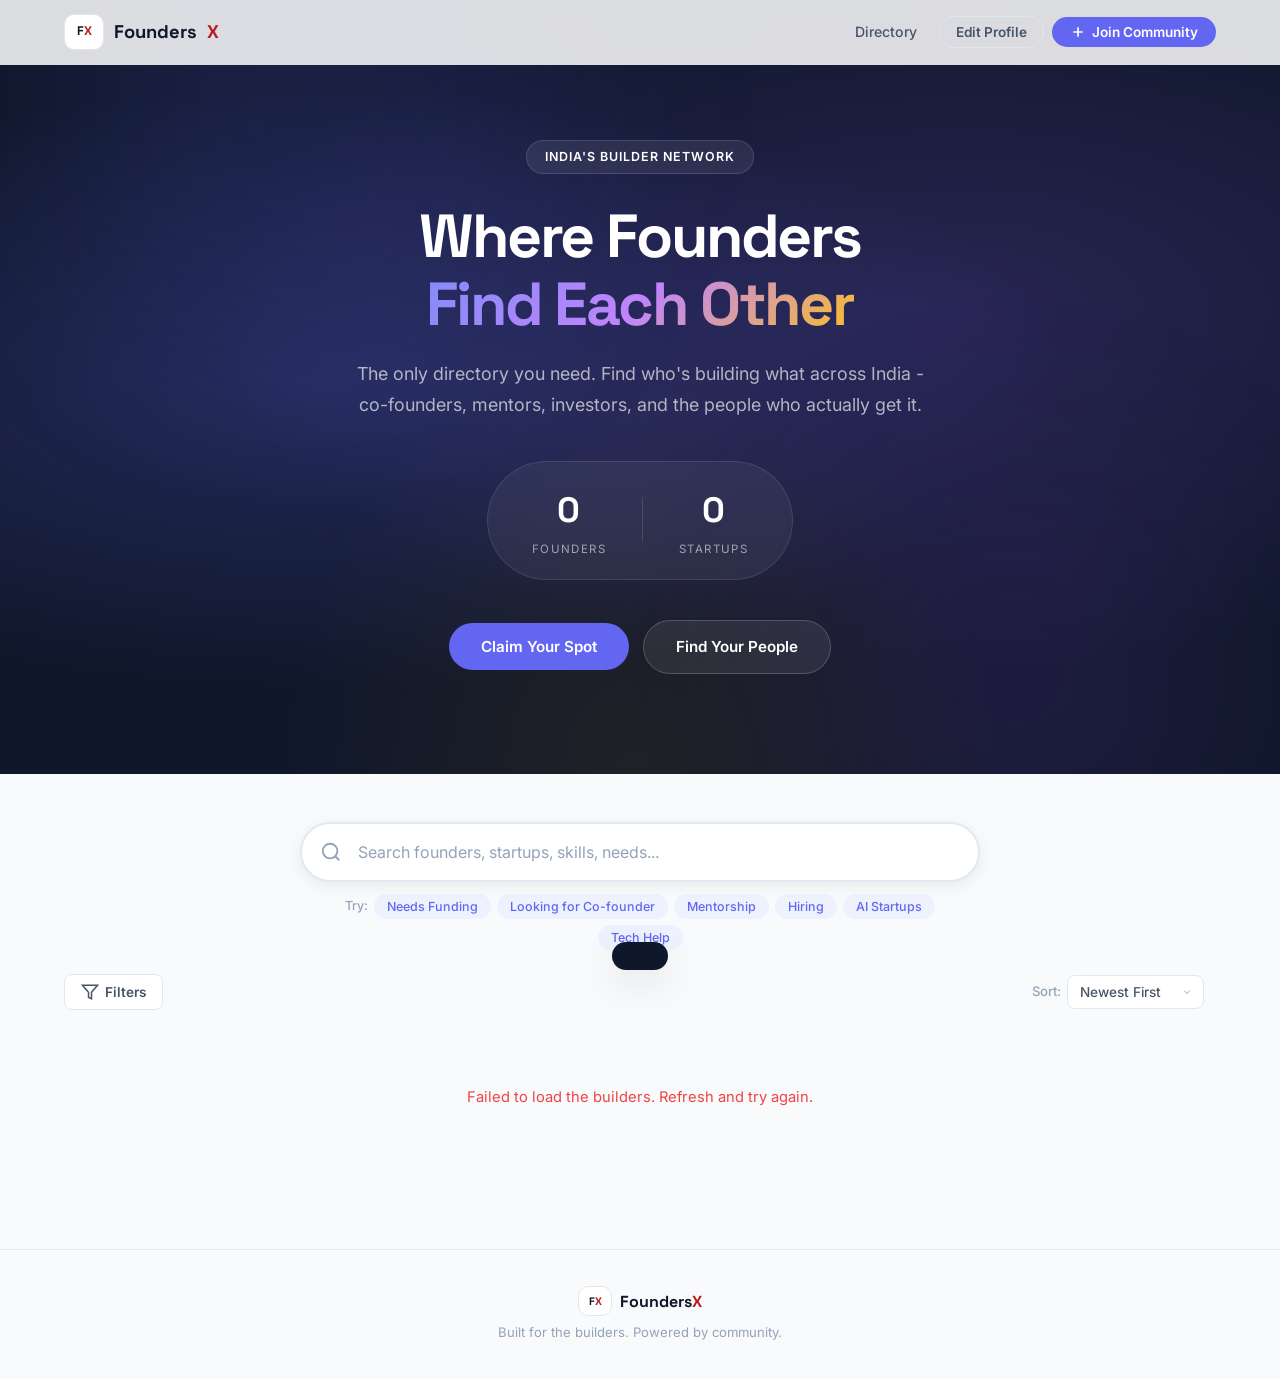
==== commit 80b11635: "Expand from Pune to India + overhaul copy to be punchy and founder-native - Replace all Pune referen" ====
--- a/index.html
+++ b/index.html
@@ -4,7 +4,7 @@
   <meta charset="UTF-8">
   <meta name="viewport" content="width=device-width, initial-scale=1.0">
   <title>FoundersX — Find Your People</title>
-  <meta name="description" content="The directory of startup founders building in Pune. Find co-founders, mentors, investors, and collaborators.">
+  <meta name="description" content="The directory of startup founders building across India. Find co-founders, mentors, investors, and the people who actually get it.">
   <link rel="preconnect" href="https://fonts.googleapis.com">
   <link rel="preconnect" href="https://fonts.gstatic.com" crossorigin>
   <link href="https://fonts.googleapis.com/css2?family=Inter:wght@400;500;600;700;800;900&family=Space+Grotesk:wght@500;600;700&display=swap" rel="stylesheet">
@@ -49,7 +49,7 @@
       </nav>
       <button class="mobile-cta" onclick="openModal(); closeMobileMenu();">
         <svg width="20" height="20" viewBox="0 0 24 24" fill="none" stroke="currentColor" stroke-width="2.5"><path d="M12 5v14M5 12h14"/></svg>
-        Join the Community
+        Claim Your Spot
       </button>
       <p class="mobile-menu-footer">Founders<span class="logo-x">X</span></p>
     </div>
@@ -61,9 +61,9 @@
     <div class="hero-glow hero-glow-1"></div>
     <div class="hero-glow hero-glow-2"></div>
     <div class="container hero-container">
-      <div class="hero-badge">Pune's Startup Ecosystem</div>
+      <div class="hero-badge">India's Builder Network</div>
       <h1 class="hero-title">Where Founders<br><span class="gradient-text">Find Each Other</span></h1>
-      <p class="hero-subtitle">The only directory you need. Discover who's building what in Pune — find co-founders, mentors, investors, and the help you actually need.</p>
+      <p class="hero-subtitle">The only directory you need. Find who's building what across India - co-founders, mentors, investors, and the people who actually get it.</p>
       <div class="hero-stats">
         <div class="hero-stat">
           <span class="hero-stat-num" id="founderCount">0</span>
@@ -76,8 +76,8 @@
         </div>
       </div>
       <div class="hero-actions">
-        <button class="btn-primary btn-lg" onclick="openModal()">Join the Community</button>
-        <a href="#directory" class="btn-ghost btn-lg">Browse Founders</a>
+        <button class="btn-primary btn-lg" onclick="openModal()">Claim Your Spot</button>
+        <a href="#directory" class="btn-ghost btn-lg">Find Your People</a>
       </div>
     </div>
   </header>
@@ -168,22 +168,22 @@
       <!-- States -->
       <div id="loadingState" class="state-msg">
         <div class="loader"></div>
-        <p>Loading founders...</p>
+        <p>Fetching the builders...</p>
       </div>
       <div id="emptyState" class="state-msg" style="display:none;">
         <div class="state-icon">
           <svg width="56" height="56" viewBox="0 0 24 24" fill="none" stroke="currentColor" stroke-width="1.5"><path d="M17 21v-2a4 4 0 0 0-4-4H5a4 4 0 0 0-4 4v2"/><circle cx="9" cy="7" r="4"/><path d="M23 21v-2a4 4 0 0 0-3-3.87M16 3.13a4 4 0 0 1 0 7.75"/></svg>
         </div>
-        <h3>No founders yet</h3>
-        <p>Be the first to join FoundersX!</p>
-        <button class="btn-primary" onclick="openModal()" style="margin-top:16px;">Add Your Profile</button>
+        <h3>First mover advantage - all yours.</h3>
+        <p>Be the first founder on the map.</p>
+        <button class="btn-primary" onclick="openModal()" style="margin-top:16px;">Claim Your Spot</button>
       </div>
       <div id="noResults" class="state-msg" style="display:none;">
         <div class="state-icon">
           <svg width="56" height="56" viewBox="0 0 24 24" fill="none" stroke="currentColor" stroke-width="1.5"><circle cx="11" cy="11" r="8"/><path d="m21 21-4.35-4.35"/><path d="M8 11h6"/></svg>
         </div>
-        <h3>No matches found</h3>
-        <p>Try different search terms or clear your filters.</p>
+        <h3>Nothing here.</h3>
+        <p>Your future co-founder is hiding somewhere. Try a different search.</p>
       </div>
     </div>
   </section>
@@ -206,8 +206,8 @@
     <div class="modal" id="profileModal">
       <div class="modal-header">
         <div>
-          <h2 id="modalTitle">Join the Community</h2>
-          <p id="modalSubtitle">Tell fellow founders about yourself and your startup.</p>
+          <h2 id="modalTitle">Get on the Map</h2>
+          <p id="modalSubtitle">30 seconds to be discoverable. Worth it.</p>
         </div>
         <button class="modal-close" onclick="closeModal()" aria-label="Close">
           <svg width="20" height="20" viewBox="0 0 24 24" fill="none" stroke="currentColor" stroke-width="2"><path d="M18 6 6 18M6 6l12 12"/></svg>
@@ -225,47 +225,46 @@
             <span class="form-section-icon">
               <svg width="18" height="18" viewBox="0 0 24 24" fill="none" stroke="currentColor" stroke-width="2"><path d="M20 21v-2a4 4 0 0 0-4-4H8a4 4 0 0 0-4 4v2"/><circle cx="12" cy="7" r="4"/></svg>
             </span>
-            About You
+            The Human Behind the Hustle
           </h3>
           <div class="form-row">
             <div class="form-group">
-              <label for="f_name">Full Name <span class="req">*</span></label>
-              <input type="text" id="f_name" placeholder="e.g. Ratan Tata" required>
-            </div>
-            <div class="form-group">
-              <label for="f_role">Your Role <span class="req">*</span></label>
+              <label for="f_name">What do people call you? <span class="req">*</span></label>
+              <input type="text" id="f_name" placeholder="e.g. Priya Sharma" required>
+            </div>
+            <div class="form-group">
+              <label for="f_role">Title / Hat you wear <span class="req">*</span></label>
               <input type="text" id="f_role" placeholder="e.g. Co-founder & CEO" required>
             </div>
           </div>
           <div class="form-group">
-            <label for="f_bio">Short Bio</label>
-            <textarea id="f_bio" rows="2" placeholder="Tell the community about your journey, background, or a fun fact..."></textarea>
-          </div>
-          <div class="form-group">
-            <label for="f_puneArea">Area in Pune</label>
+            <label for="f_bio">Origin Story</label>
+            <textarea id="f_bio" rows="2" placeholder="Ex-banker turned founder? Dropped out to ship? Serial pivoter? Give us the lore."></textarea>
+          </div>
+          <div class="form-group">
+            <label for="f_puneArea">City / Base of Ops</label>
             <select id="f_puneArea" onchange="toggleOtherArea()">
-              <option value="">Select your area</option>
-              <option>Koregaon Park</option>
-              <option>Hinjewadi</option>
-              <option>Kharadi</option>
-              <option>Baner</option>
-              <option>Viman Nagar</option>
-              <option>Wakad</option>
-              <option>Aundh</option>
-              <option>Shivajinagar</option>
-              <option>Hadapsar</option>
-              <option>Magarpatta</option>
-              <option>Pimpri-Chinchwad</option>
-              <option>Kalyani Nagar</option>
-              <option>Camp</option>
-              <option>Deccan</option>
-              <option>Kothrud</option>
-              <option>Warje</option>
-              <option>SB Road</option>
-              <option>FC Road</option>
+              <option value="">Where are you building from?</option>
+              <option>Bengaluru</option>
+              <option>Mumbai</option>
+              <option>Delhi</option>
+              <option>Gurugram / Noida</option>
+              <option>Hyderabad</option>
+              <option>Pune</option>
+              <option>Chennai</option>
+              <option>Ahmedabad</option>
+              <option>Kolkata</option>
+              <option>Jaipur</option>
+              <option>Indore</option>
+              <option>Kochi</option>
+              <option>Chandigarh</option>
+              <option>Nagpur</option>
+              <option>Surat</option>
+              <option>Bhopal</option>
+              <option>Coimbatore</option>
               <option value="Other">Other</option>
             </select>
-            <input type="text" id="f_puneAreaOther" class="other-input" placeholder="Type your area in Pune..." style="display:none; margin-top:8px;">
+            <input type="text" id="f_puneAreaOther" class="other-input" placeholder="Type your city or area..." style="display:none; margin-top:8px;">
           </div>
         </div>
 
@@ -275,12 +274,12 @@
             <span class="form-section-icon">
               <svg width="18" height="18" viewBox="0 0 24 24" fill="none" stroke="currentColor" stroke-width="2"><path d="m12 2 3.09 6.26L22 9.27l-5 4.87 1.18 6.88L12 17.77l-6.18 3.25L7 14.14 2 9.27l6.91-1.01L12 2z"/></svg>
             </span>
-            Your Startup
+            The Venture
           </h3>
           <div class="form-row">
             <div class="form-group">
-              <label for="f_company">Company Name <span class="req">*</span></label>
-              <input type="text" id="f_company" placeholder="e.g. TechPune Labs" required>
+              <label for="f_company">Startup Name <span class="req">*</span></label>
+              <input type="text" id="f_company" placeholder="e.g. Razorpay, Zepto, your next big thing" required>
             </div>
             <div class="form-group">
               <label for="f_foundedYear">Founded Year</label>
@@ -288,8 +287,8 @@
             </div>
           </div>
           <div class="form-group">
-            <label for="f_oneLiner">What does your startup do? <span class="req">*</span></label>
-            <textarea id="f_oneLiner" rows="2" placeholder="e.g. We build AI-powered CRM tools that help D2C brands in India manage customer relationships and boost repeat purchases." required></textarea>
+            <label for="f_oneLiner">The pitch. Make it count. <span class="req">*</span></label>
+            <textarea id="f_oneLiner" rows="2" placeholder="e.g. We kill spreadsheets for CA firms. 10x faster closes, zero reconciliation headache." required></textarea>
           </div>
           <div class="form-group">
             <label>Industry <span class="req">*</span></label>
@@ -309,15 +308,15 @@
             <span class="form-section-icon">
               <svg width="18" height="18" viewBox="0 0 24 24" fill="none" stroke="currentColor" stroke-width="2"><path d="M16 21v-2a4 4 0 0 0-4-4H6a4 4 0 0 0-4 4v2"/><circle cx="9" cy="7" r="4"/><path d="M22 21v-2a4 4 0 0 0-3-3.87M16 3.13a4 4 0 0 1 0 7.75"/></svg>
             </span>
-            Help & Collaboration
+            The Network Play
           </h3>
           <div class="form-group">
-            <label>What help do you need? <span class="hint">(select all that apply)</span></label>
+            <label>What are you hunting for? <span class="hint">(select all that apply)</span></label>
             <div class="tag-selector" id="helpSelector"></div>
             <input type="hidden" id="f_helpNeeded">
           </div>
           <div class="form-group">
-            <label>What can you offer others? <span class="hint">(select all that apply)</span></label>
+            <label>What can you bring to the table? <span class="hint">(select all that apply)</span></label>
             <div class="tag-selector" id="offerSelector"></div>
             <input type="hidden" id="f_canOffer">
           </div>
@@ -329,7 +328,7 @@
             <span class="form-section-icon">
               <svg width="18" height="18" viewBox="0 0 24 24" fill="none" stroke="currentColor" stroke-width="2"><path d="M4 4h16c1.1 0 2 .9 2 2v12c0 1.1-.9 2-2 2H4c-1.1 0-2-.9-2-2V6c0-1.1.9-2 2-2z"/><path d="m22 6-10 7L2 6"/></svg>
             </span>
-            Contact & Socials
+            How to Find You
           </h3>
           <div class="form-row">
             <div class="form-group">
@@ -369,7 +368,7 @@
 
         <div class="form-footer">
           <button type="submit" class="btn-primary btn-lg btn-full" id="submitBtn">
-            <span class="btn-text" id="submitBtnText">Add Me to the Community</span>
+            <span class="btn-text" id="submitBtnText">Ship My Profile</span>
             <span class="btn-loading" style="display:none;">
               <span class="spinner"></span> Saving...
             </span>
@@ -398,8 +397,8 @@
       </button>
       <div class="celebration-content">
         <div class="celebration-emoji">🎉</div>
-        <h2>Welcome to the Community!</h2>
-        <p class="celebration-subtitle">You're now part of Pune's founder network.</p>
+        <h2>You're in. Welcome to the tribe.</h2>
+        <p class="celebration-subtitle">You're now on India's founder map.</p>
         <div class="celebration-id-box">
           <div class="celebration-id-label">Your Profile ID</div>
           <div class="celebration-id-value" id="celebrationId">FC1234567890</div>
@@ -408,8 +407,8 @@
             Copy ID
           </button>
         </div>
-        <p class="celebration-note">Save this ID! You'll need it to edit your profile later.</p>
-        <button class="btn-primary btn-lg" onclick="closeCelebration()">Got it, take me to the directory</button>
+        <p class="celebration-note">Screenshot this. Tattoo it. Just don't lose it - you'll need it to edit your profile.</p>
+        <button class="btn-primary btn-lg" onclick="closeCelebration()">Show me who's building</button>
       </div>
     </div>
   </div>
@@ -424,13 +423,13 @@
         <svg width="32" height="32" viewBox="0 0 24 24" fill="none" stroke="currentColor" stroke-width="2"><path d="M11 4H4a2 2 0 0 0-2 2v14a2 2 0 0 0 2 2h14a2 2 0 0 0 2-2v-7"/><path d="M18.5 2.5a2.121 2.121 0 0 1 3 3L12 15l-4 1 1-4 9.5-9.5z"/></svg>
       </div>
       <h3>Edit Your Profile</h3>
-      <p>Enter the Profile ID you received when you signed up.</p>
+      <p>Drop the Profile ID we made you screenshot. You did screenshot it, right?</p>
       <div class="form-group" style="margin-top:16px;">
         <input type="text" id="editIdInput" placeholder="e.g. FC1711899123456">
       </div>
       <div id="editIdError" class="form-message error" style="min-height:0;"></div>
       <button class="btn-primary btn-full" id="editIdSubmit" onclick="loadProfileForEdit()">
-        <span class="btn-text">Load My Profile</span>
+        <span class="btn-text">Load It Up</span>
         <span class="btn-loading" style="display:none;"><span class="spinner"></span> Loading...</span>
       </button>
     </div>
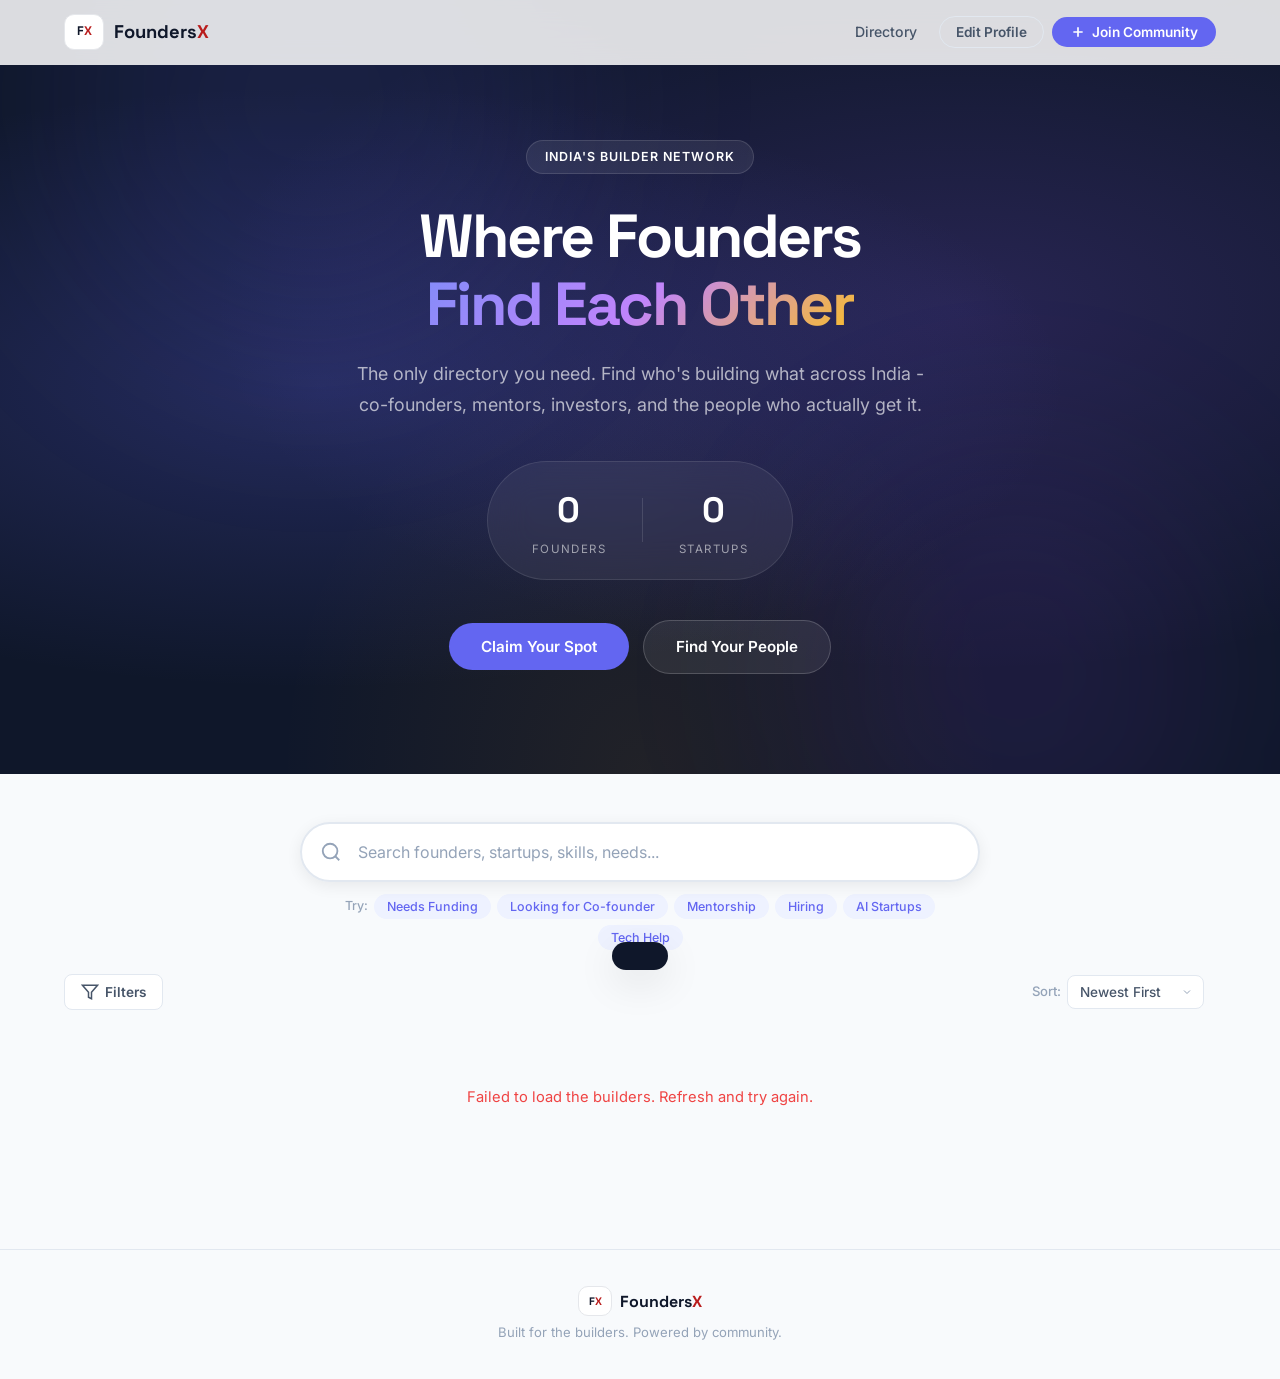
==== commit afdda4f6: "Fix navbar brand name rendering as two words Wrap text in a span so the flex gap only separates the " ====
--- a/index.html
+++ b/index.html
@@ -17,7 +17,7 @@
     <div class="container nav-container">
       <a href="#" class="nav-logo">
         <span class="nav-logo-icon">F<span class="logo-x">X</span></span>
-        Founders<span class="logo-x">X</span>
+        <span>Founders<span class="logo-x">X</span></span>
       </a>
       <div class="nav-links">
         <a href="#directory">Directory</a>
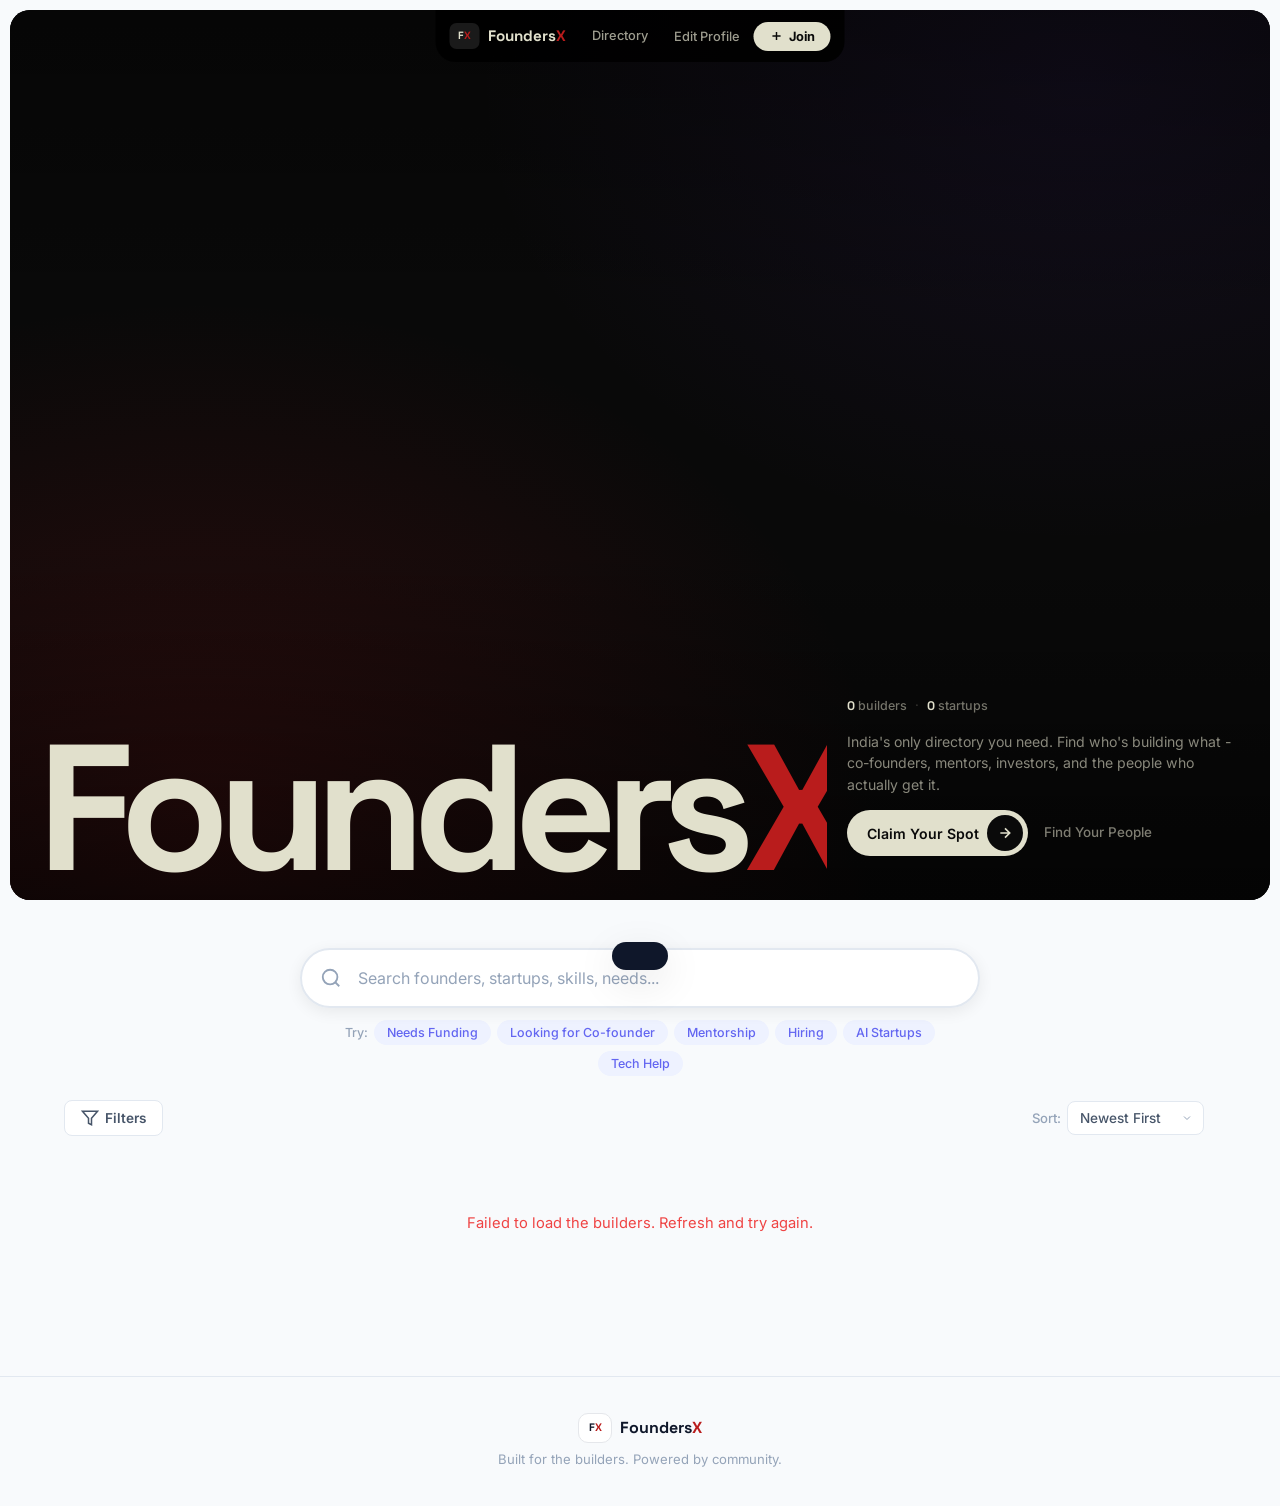
==== commit cd060457: "Redesign hero & navbar with full-screen PrismaHero-style dark card layout Replaces fixed frosted-gla" ====
--- a/index.html
+++ b/index.html
@@ -12,27 +12,65 @@
 </head>
 <body>
 
-  <!-- Navbar -->
-  <nav class="navbar" id="navbar">
-    <div class="container nav-container">
-      <a href="#" class="nav-logo">
-        <span class="nav-logo-icon">F<span class="logo-x">X</span></span>
-        <span>Founders<span class="logo-x">X</span></span>
-      </a>
-      <div class="nav-links">
-        <a href="#directory">Directory</a>
-        <button class="nav-btn-ghost" onclick="openEditDialog()">Edit Profile</button>
-        <button class="nav-cta" onclick="openModal()">
-          <svg width="16" height="16" viewBox="0 0 24 24" fill="none" stroke="currentColor" stroke-width="2.5"><path d="M12 5v14M5 12h14"/></svg>
-          Join Community
-        </button>
-      </div>
-      <button class="mobile-menu-btn" id="mobileMenuBtn" aria-label="Menu">
-        <svg id="menuIconOpen" width="24" height="24" viewBox="0 0 24 24" fill="none" stroke="currentColor" stroke-width="2"><path d="M3 12h18M3 6h18M3 18h18"/></svg>
-        <svg id="menuIconClose" width="24" height="24" viewBox="0 0 24 24" fill="none" stroke="currentColor" stroke-width="2" style="display:none;"><path d="M18 6 6 18M6 6l12 12"/></svg>
-      </button>
-    </div>
-  </nav>
+  <!-- FoundersX Full-Screen Hero -->
+  <div class="fx-screen">
+    <div class="fx-inner">
+      <div class="fx-bg"></div>
+      <div class="fx-overlay"></div>
+
+      <!-- Pill Navbar -->
+      <nav class="fx-nav" id="navbar">
+        <div class="fx-nav-pill">
+          <a href="#" class="fx-brand">
+            <span class="fx-brand-icon">F<span class="logo-x">X</span></span>
+            <span class="fx-brand-text">Founders<span class="logo-x">X</span></span>
+          </a>
+          <div class="fx-nav-links">
+            <a href="#directory" class="fx-nav-link">Directory</a>
+            <button class="fx-nav-link fx-nav-btn" onclick="openEditDialog()">Edit Profile</button>
+            <button class="fx-nav-cta" onclick="openModal()">
+              <svg width="14" height="14" viewBox="0 0 24 24" fill="none" stroke="currentColor" stroke-width="2.5"><path d="M12 5v14M5 12h14"/></svg>
+              Join
+            </button>
+          </div>
+          <button class="mobile-menu-btn" id="mobileMenuBtn" aria-label="Menu">
+            <svg id="menuIconOpen" width="24" height="24" viewBox="0 0 24 24" fill="none" stroke="currentColor" stroke-width="2"><path d="M3 12h18M3 6h18M3 18h18"/></svg>
+            <svg id="menuIconClose" width="24" height="24" viewBox="0 0 24 24" fill="none" stroke="currentColor" stroke-width="2" style="display:none;"><path d="M18 6 6 18M6 6l12 12"/></svg>
+          </button>
+        </div>
+      </nav>
+
+      <!-- Hero Content bottom-anchored -->
+      <div class="fx-hero">
+        <div class="fx-hero-grid">
+
+          <div class="fx-title-col">
+            <h1 class="fx-mega">Founders<span class="logo-x">X</span></h1>
+          </div>
+
+          <div class="fx-desc-col">
+            <div class="fx-live-stats">
+              <span><span id="founderCount" class="fx-num">0</span> builders</span>
+              <span class="fx-sep">·</span>
+              <span><span id="companyCount" class="fx-num">0</span> startups</span>
+            </div>
+            <p class="fx-desc-text">India's only directory you need. Find who's building what - co-founders, mentors, investors, and the people who actually get it.</p>
+            <div class="fx-actions">
+              <button class="fx-pill-cta" onclick="openModal()">
+                Claim Your Spot
+                <span class="fx-cta-circle">
+                  <svg width="16" height="16" viewBox="0 0 24 24" fill="none" stroke="currentColor" stroke-width="2.5"><path d="M5 12h14M12 5l7 7-7 7"/></svg>
+                </span>
+              </button>
+              <a href="#directory" class="fx-browse">Find Your People</a>
+            </div>
+          </div>
+
+        </div>
+      </div>
+
+    </div>
+  </div>
 
   <!-- Mobile Menu (Full Page) -->
   <div class="mobile-menu-overlay" id="mobileMenu">
@@ -54,33 +92,6 @@
       <p class="mobile-menu-footer">Founders<span class="logo-x">X</span></p>
     </div>
   </div>
-
-  <!-- Hero -->
-  <header class="hero">
-    <div class="hero-mesh"></div>
-    <div class="hero-glow hero-glow-1"></div>
-    <div class="hero-glow hero-glow-2"></div>
-    <div class="container hero-container">
-      <div class="hero-badge">India's Builder Network</div>
-      <h1 class="hero-title">Where Founders<br><span class="gradient-text">Find Each Other</span></h1>
-      <p class="hero-subtitle">The only directory you need. Find who's building what across India - co-founders, mentors, investors, and the people who actually get it.</p>
-      <div class="hero-stats">
-        <div class="hero-stat">
-          <span class="hero-stat-num" id="founderCount">0</span>
-          <span class="hero-stat-label">Founders</span>
-        </div>
-        <div class="hero-stat-divider"></div>
-        <div class="hero-stat">
-          <span class="hero-stat-num" id="companyCount">0</span>
-          <span class="hero-stat-label">Startups</span>
-        </div>
-      </div>
-      <div class="hero-actions">
-        <button class="btn-primary btn-lg" onclick="openModal()">Claim Your Spot</button>
-        <a href="#directory" class="btn-ghost btn-lg">Find Your People</a>
-      </div>
-    </div>
-  </header>
 
   <!-- Directory Section -->
   <section id="directory" class="section directory-section">
--- a/style.css
+++ b/style.css
@@ -44,21 +44,9 @@
 }
 .container { max-width: 1200px; margin: 0 auto; padding: 0 24px; }
 
-/* ====== NAVBAR ====== */
-.navbar {
-  position: fixed; top: 0; left: 0; right: 0; z-index: 100;
-  background: rgba(255,255,255,0.85);
-  backdrop-filter: blur(20px); -webkit-backdrop-filter: blur(20px);
-  border-bottom: 1px solid transparent;
-  transition: var(--t);
-}
-.navbar.scrolled { border-bottom-color: var(--border); box-shadow: var(--shadow-xs); }
-.nav-container { display: flex; align-items: center; justify-content: space-between; height: 64px; }
-.nav-logo {
-  display: flex; align-items: center; gap: 10px;
-  font-family: 'Space Grotesk', sans-serif; font-size: 1.15rem; font-weight: 700;
-  color: var(--text); text-decoration: none;
-}
+/* ====== PILL NAV + FX SCREEN ====== */
+
+/* Keep these for footer usage */
 .nav-logo-icon {
   width: 40px; height: 36px; border-radius: 10px;
   background: #fff; border: 1.5px solid #e5e7eb;
@@ -68,57 +56,61 @@
 }
 .nav-logo-icon.sm { width: 34px; height: 30px; font-size: 0.68rem; }
 .logo-x { color: #B91C1C; }
-.nav-links { display: flex; align-items: center; gap: 8px; }
-.nav-links a {
-  font-size: 0.88rem; font-weight: 500; color: var(--text-secondary);
-  text-decoration: none; padding: 6px 14px; border-radius: 8px; transition: var(--t);
-}
-.nav-links a:hover { color: var(--primary); background: var(--primary-bg); }
-.nav-btn-ghost {
-  padding: 7px 16px; background: none; border: 1.5px solid var(--border);
-  color: var(--text-secondary); font-size: 0.85rem; font-weight: 600;
-  border-radius: 60px; cursor: pointer; transition: var(--t); font-family: inherit;
-}
-.nav-btn-ghost:hover { border-color: var(--primary-light); color: var(--primary); background: var(--primary-bg); }
-.nav-cta {
-  padding: 7px 18px; background: var(--primary); color: white;
-  font-size: 0.85rem; font-weight: 600; border: none; border-radius: 60px;
-  cursor: pointer; transition: var(--t); font-family: inherit;
-  display: inline-flex; align-items: center; gap: 6px;
-}
-.nav-cta:hover { background: var(--primary-dark); transform: translateY(-1px); }
+
+/* Pill nav */
+.fx-nav {
+  position: absolute; top: 0; left: 50%; transform: translateX(-50%); z-index: 20;
+}
+.fx-nav-pill {
+  display: flex; align-items: center; gap: 6px;
+  background: rgba(0,0,0,0.88);
+  border-bottom-left-radius: 20px; border-bottom-right-radius: 20px;
+  padding: 10px 14px;
+}
+.fx-brand {
+  display: flex; align-items: center; gap: 8px;
+  text-decoration: none; color: #E1E0CC;
+  font-family: 'Space Grotesk', sans-serif; font-weight: 700; font-size: 0.95rem;
+  margin-right: 8px; flex-shrink: 0;
+}
+.fx-brand-icon {
+  width: 30px; height: 26px; border-radius: 7px;
+  background: rgba(255,255,255,0.1);
+  display: flex; align-items: center; justify-content: center;
+  font-size: 0.66rem; font-weight: 700; letter-spacing: -0.02em; color: #E1E0CC;
+}
+.fx-nav-links { display: flex; align-items: center; gap: 2px; }
+.fx-nav-link {
+  font-size: 0.8rem; font-weight: 500; color: rgba(225,224,204,0.7);
+  text-decoration: none; padding: 6px 12px; border-radius: 8px;
+  transition: color 0.2s; background: none; border: none; cursor: pointer; font-family: inherit;
+}
+.fx-nav-link:hover { color: #E1E0CC; }
+.fx-nav-cta {
+  display: inline-flex; align-items: center; gap: 5px;
+  padding: 7px 16px; background: #E1E0CC; color: #0a0a0a;
+  font-size: 0.8rem; font-weight: 700; border: none; border-radius: 60px;
+  cursor: pointer; font-family: inherit; transition: background 0.2s, transform 0.2s;
+}
+.fx-nav-cta:hover { background: #fff; transform: translateY(-1px); }
 .mobile-menu-btn {
-  display: none; background: none; border: none; cursor: pointer;
-  color: var(--text); padding: 4px; position: relative; z-index: 202;
-}
-
-/* Full-page mobile menu */
+  display: none; background: none; border: none; cursor: pointer; color: #E1E0CC; padding: 4px;
+}
+
+/* Mobile menu overlay */
 .mobile-menu-overlay {
   position: fixed; inset: 0; z-index: 201;
-  background: white;
-  display: none; flex-direction: column;
+  background: white; display: none; flex-direction: column;
   opacity: 0; transition: opacity 0.25s ease;
 }
-.mobile-menu-overlay.open {
-  display: flex; opacity: 1;
-  animation: mobileMenuIn 0.3s ease;
-}
-@keyframes mobileMenuIn {
-  from { opacity: 0; }
-  to { opacity: 1; }
-}
-
+.mobile-menu-overlay.open { display: flex; opacity: 1; animation: mobileMenuIn 0.3s ease; }
+@keyframes mobileMenuIn { from { opacity: 0; } to { opacity: 1; } }
 .mobile-menu-inner {
   flex: 1; display: flex; flex-direction: column;
   align-items: center; justify-content: center;
   padding: 80px 32px 40px; gap: 12px;
 }
-
-.mobile-nav {
-  display: flex; flex-direction: column;
-  gap: 8px; width: 100%; max-width: 320px; margin-bottom: 20px;
-}
-
+.mobile-nav { display: flex; flex-direction: column; gap: 8px; width: 100%; max-width: 320px; margin-bottom: 20px; }
 .mobile-nav-link {
   display: flex; align-items: center; gap: 14px;
   padding: 16px 20px; border-radius: var(--radius-sm);
@@ -129,7 +121,6 @@
 }
 .mobile-nav-link svg { color: var(--primary); flex-shrink: 0; }
 .mobile-nav-link:hover { background: var(--primary-bg); color: var(--primary); }
-
 .mobile-cta {
   display: flex; align-items: center; justify-content: center; gap: 10px;
   width: 100%; max-width: 320px; padding: 16px 24px;
@@ -138,69 +129,118 @@
   cursor: pointer; transition: var(--t); font-family: inherit;
 }
 .mobile-cta:hover { background: var(--primary-dark); }
-
-.mobile-menu-footer {
-  margin-top: auto; font-size: 0.82rem;
-  color: var(--text-tertiary); font-weight: 500;
-}
+.mobile-menu-footer { margin-top: auto; font-size: 0.82rem; color: var(--text-tertiary); font-weight: 500; }
 
 @media (max-width: 700px) {
-  .nav-links { display: none; }
+  .fx-nav-links { display: none; }
+  .fx-brand-text { display: none; }
   .mobile-menu-btn { display: block; }
 }
 
-/* ====== HERO ====== */
-.hero {
-  position: relative; padding: 140px 0 100px;
-  background: #0F172A; overflow: hidden; text-align: center; color: white;
-}
-.hero-mesh {
+/* ====== FX HERO (Full-Screen) ====== */
+.fx-screen {
+  width: 100%; height: 100svh; min-height: 580px;
+  padding: 10px 10px 0;
+}
+.fx-inner {
+  position: relative; width: 100%; height: 100%;
+  border-radius: 20px; overflow: hidden; background: #090909;
+}
+.fx-bg {
   position: absolute; inset: 0;
   background:
-    radial-gradient(ellipse at 25% 50%, rgba(99,102,241,0.25) 0%, transparent 55%),
-    radial-gradient(ellipse at 75% 40%, rgba(139,92,246,0.2) 0%, transparent 55%),
-    radial-gradient(ellipse at 50% 100%, rgba(245,158,11,0.08) 0%, transparent 40%);
-}
-.hero-glow {
-  position: absolute; border-radius: 50%; filter: blur(100px);
-  animation: heroFloat 10s ease-in-out infinite;
-}
-.hero-glow-1 { width: 500px; height: 500px; background: rgba(99,102,241,0.12); top: -150px; left: 5%; animation-delay: 0s; }
-.hero-glow-2 { width: 400px; height: 400px; background: rgba(168,85,247,0.1); bottom: -100px; right: 5%; animation-delay: -4s; }
-@keyframes heroFloat {
-  0%, 100% { transform: translateY(0) scale(1); }
-  50% { transform: translateY(-40px) scale(1.08); }
-}
-.hero-container { position: relative; z-index: 1; }
-.hero-badge {
-  display: inline-block; padding: 6px 18px;
-  background: rgba(255,255,255,0.08); border: 1px solid rgba(255,255,255,0.12);
-  border-radius: 60px; font-size: 0.78rem; font-weight: 600;
-  letter-spacing: 0.08em; text-transform: uppercase; margin-bottom: 28px;
-}
-.hero-title {
-  font-family: 'Space Grotesk', sans-serif; font-size: 3.8rem; font-weight: 700;
-  line-height: 1.12; margin-bottom: 20px; letter-spacing: -0.035em;
-}
-.gradient-text {
-  background: linear-gradient(135deg, #818CF8, #C084FC, #FBBF24);
-  -webkit-background-clip: text; -webkit-text-fill-color: transparent; background-clip: text;
-}
-.hero-subtitle {
-  font-size: 1.12rem; max-width: 580px; margin: 0 auto 40px;
-  opacity: 0.65; line-height: 1.75;
-}
-.hero-stats {
-  display: inline-flex; align-items: center; gap: 36px;
-  padding: 20px 44px; background: rgba(255,255,255,0.06);
-  border: 1px solid rgba(255,255,255,0.1); border-radius: 80px;
-  backdrop-filter: blur(20px); margin-bottom: 40px;
-}
-.hero-stat { display: flex; flex-direction: column; align-items: center; gap: 2px; }
-.hero-stat-num { font-family: 'Space Grotesk', sans-serif; font-size: 2.2rem; font-weight: 700; }
-.hero-stat-label { font-size: 0.72rem; text-transform: uppercase; letter-spacing: 0.12em; opacity: 0.55; }
-.hero-stat-divider { width: 1px; height: 44px; background: rgba(255,255,255,0.12); }
-.hero-actions { display: flex; align-items: center; justify-content: center; gap: 14px; flex-wrap: wrap; }
+    radial-gradient(ellipse at 15% 90%, rgba(185,28,28,0.2) 0%, transparent 45%),
+    radial-gradient(ellipse at 85% 8%, rgba(99,55,200,0.1) 0%, transparent 40%),
+    #090909;
+}
+.fx-overlay {
+  position: absolute; inset: 0; pointer-events: none;
+  background: linear-gradient(to bottom, rgba(0,0,0,0.35) 0%, transparent 35%, transparent 60%, rgba(0,0,0,0.55) 100%);
+}
+
+/* Hero content */
+.fx-hero {
+  position: absolute; bottom: 0; left: 0; right: 0;
+  padding: 0 28px 16px;
+}
+.fx-hero-grid {
+  display: grid; grid-template-columns: 8fr 4fr;
+  align-items: end; gap: 20px;
+}
+.fx-title-col { overflow: hidden; }
+.fx-mega {
+  font-family: 'Space Grotesk', sans-serif;
+  font-size: 14vw; font-weight: 700;
+  line-height: 0.85; letter-spacing: -0.07em;
+  color: #E1E0CC; display: block;
+  animation: fxPullUp 0.9s cubic-bezier(0.16,1,0.3,1) both;
+}
+@keyframes fxPullUp {
+  from { opacity: 0; transform: translateY(32px); }
+  to   { opacity: 1; transform: translateY(0); }
+}
+
+/* Desc column */
+.fx-desc-col {
+  display: flex; flex-direction: column; gap: 14px;
+  padding-bottom: 28px;
+}
+.fx-live-stats {
+  display: flex; align-items: center; gap: 8px;
+  font-size: 0.78rem; color: rgba(225,224,204,0.5); font-weight: 500;
+  animation: fxPullUp 0.9s cubic-bezier(0.16,1,0.3,1) 0.1s both;
+}
+.fx-num { color: #E1E0CC; font-weight: 700; font-family: 'Space Grotesk', sans-serif; }
+.fx-sep { opacity: 0.4; }
+.fx-desc-text {
+  font-size: 0.88rem; color: rgba(225,224,204,0.6); line-height: 1.55;
+  animation: fxPullUp 0.9s cubic-bezier(0.16,1,0.3,1) 0.2s both;
+}
+.fx-actions {
+  display: flex; align-items: center; gap: 16px; flex-wrap: wrap;
+  animation: fxPullUp 0.9s cubic-bezier(0.16,1,0.3,1) 0.3s both;
+}
+
+/* Prisma-style pill CTA */
+.fx-pill-cta {
+  display: inline-flex; align-items: center; gap: 8px;
+  background: #E1E0CC; color: #0a0a0a;
+  padding: 5px 5px 5px 20px; border-radius: 100px;
+  font-size: 0.88rem; font-weight: 600; border: none;
+  cursor: pointer; font-family: inherit;
+  transition: gap 0.2s ease;
+}
+.fx-pill-cta:hover { gap: 14px; }
+.fx-cta-circle {
+  width: 36px; height: 36px; background: #0a0a0a; border-radius: 50%;
+  display: flex; align-items: center; justify-content: center;
+  color: #E1E0CC; flex-shrink: 0;
+  transition: transform 0.2s ease;
+}
+.fx-pill-cta:hover .fx-cta-circle { transform: scale(1.1); }
+.fx-browse {
+  font-size: 0.84rem; color: rgba(225,224,204,0.55);
+  text-decoration: none; font-weight: 500; transition: color 0.2s;
+}
+.fx-browse:hover { color: #E1E0CC; }
+
+/* FX responsive */
+@media (max-width: 900px) {
+  .fx-hero-grid { grid-template-columns: 1fr; }
+  .fx-mega { font-size: 18vw; }
+  .fx-desc-col { padding-bottom: 24px; }
+  .fx-desc-text { max-width: 100%; }
+}
+@media (max-width: 500px) {
+  .fx-screen { padding: 6px 6px 0; }
+  .fx-inner { border-radius: 14px; }
+  .fx-hero { padding: 0 18px 12px; }
+  .fx-mega { font-size: 20vw; }
+  .fx-live-stats { font-size: 0.72rem; }
+  .fx-desc-text { font-size: 0.82rem; }
+  .fx-pill-cta { font-size: 0.82rem; padding: 4px 4px 4px 16px; }
+  .fx-cta-circle { width: 32px; height: 32px; }
+}
 
 /* ====== BUTTONS ====== */
 .btn-primary {
@@ -716,11 +756,6 @@
 
 /* ====== RESPONSIVE ====== */
 @media (max-width: 768px) {
-  .hero { padding: 120px 0 72px; }
-  .hero-title { font-size: 2.4rem; }
-  .hero-subtitle { font-size: 0.98rem; padding: 0 8px; }
-  .hero-stats { gap: 24px; padding: 16px 28px; }
-  .hero-stat-num { font-size: 1.6rem; }
   .section { padding: 48px 0; }
   .founder-grid { grid-template-columns: 1fr; }
   .form-row { grid-template-columns: 1fr; gap: 0; }
@@ -790,24 +825,12 @@
 
 @media (max-width: 440px) {
   .container { padding: 0 16px; }
-  .hero { padding: 110px 0 60px; }
-  .hero-badge { font-size: 0.7rem; padding: 5px 14px; margin-bottom: 20px; }
-  .hero-title { font-size: 1.85rem; }
-  .hero-subtitle { font-size: 0.9rem; margin-bottom: 28px; }
-  .hero-stats { flex-direction: column; gap: 10px; border-radius: 20px; padding: 14px 24px; margin-bottom: 28px; }
-  .hero-stat-num { font-size: 1.4rem; }
-  .hero-stat-divider { width: 40px; height: 1px; }
-  .hero-actions { flex-direction: column; width: 100%; gap: 10px; }
-  .hero-actions .btn-primary, .hero-actions .btn-ghost { width: 100%; justify-content: center; }
 
   .celebration-modal { padding: 24px 16px; }
   .celebration-emoji { font-size: 2.8rem; }
   .celebration-modal h2 { font-size: 1.25rem; }
   .celebration-id-value { font-size: 0.95rem; word-break: break-all; }
 
-  .nav-logo { font-size: 1rem; }
-  .nav-logo-icon { width: 34px; height: 30px; font-size: 0.7rem; }
-
   .section-head h2 { font-size: 1.4rem; }
 
   .form-section-title { font-size: 0.88rem; }
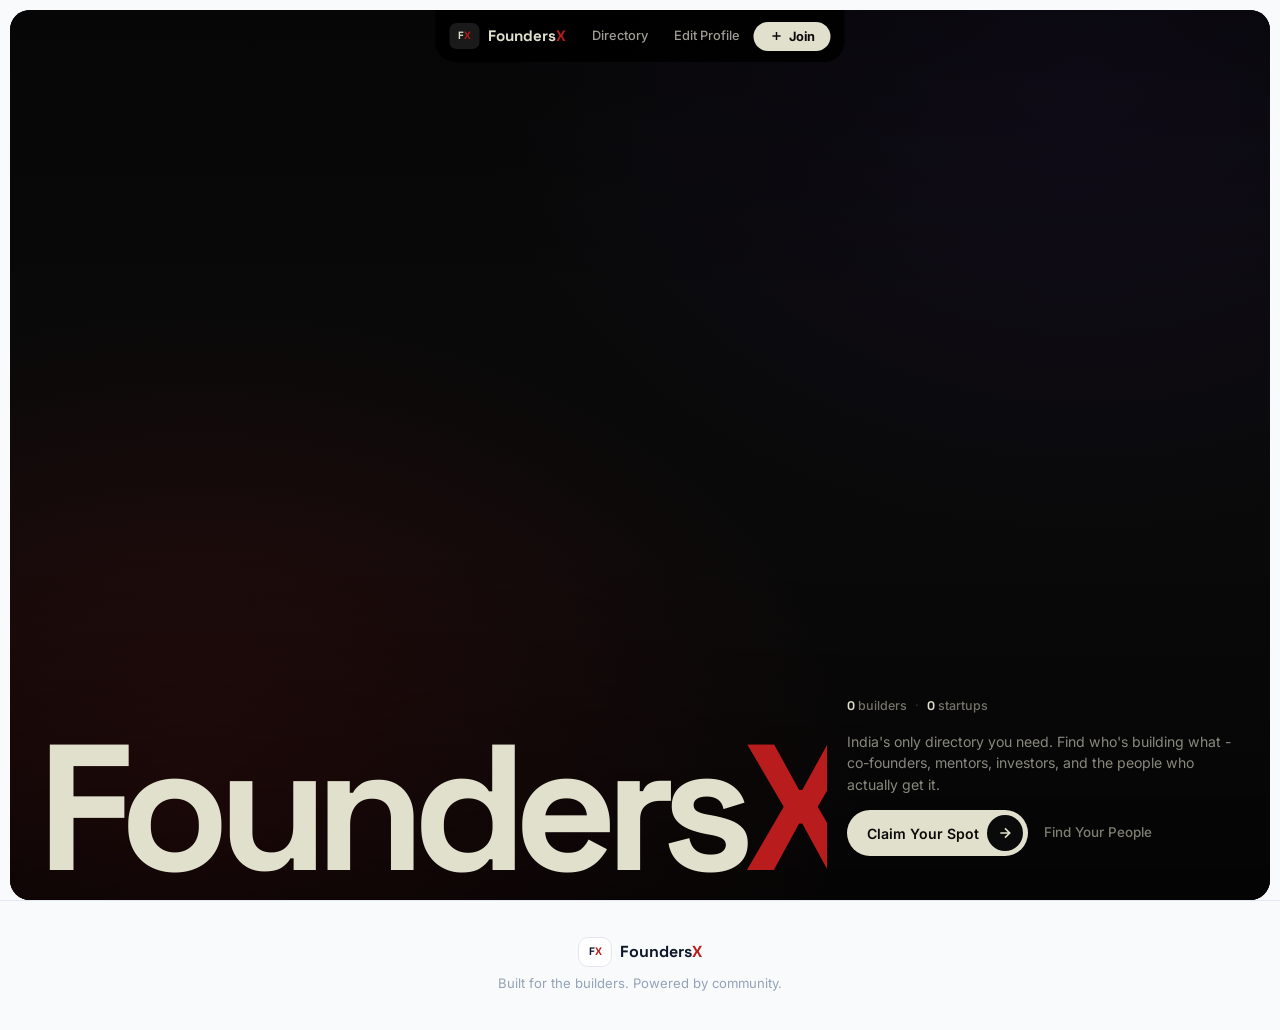
==== commit b9b707bd: "Split into multi-page architecture: landing page + directory page - index.html: rewritten as standal" ====
--- a/index.html
+++ b/index.html
@@ -21,14 +21,14 @@
       <!-- Pill Navbar -->
       <nav class="fx-nav" id="navbar">
         <div class="fx-nav-pill">
-          <a href="#" class="fx-brand">
+          <a href="/" class="fx-brand">
             <span class="fx-brand-icon">F<span class="logo-x">X</span></span>
             <span class="fx-brand-text">Founders<span class="logo-x">X</span></span>
           </a>
           <div class="fx-nav-links">
-            <a href="#directory" class="fx-nav-link">Directory</a>
-            <button class="fx-nav-link fx-nav-btn" onclick="openEditDialog()">Edit Profile</button>
-            <button class="fx-nav-cta" onclick="openModal()">
+            <a href="directory.html" class="fx-nav-link">Directory</a>
+            <a href="directory.html?edit=1" class="fx-nav-link">Edit Profile</a>
+            <button class="fx-nav-cta" onclick="window.location.href='directory.html?join=1'">
               <svg width="14" height="14" viewBox="0 0 24 24" fill="none" stroke="currentColor" stroke-width="2.5"><path d="M12 5v14M5 12h14"/></svg>
               Join
             </button>
@@ -56,13 +56,13 @@
             </div>
             <p class="fx-desc-text">India's only directory you need. Find who's building what - co-founders, mentors, investors, and the people who actually get it.</p>
             <div class="fx-actions">
-              <button class="fx-pill-cta" onclick="openModal()">
+              <button class="fx-pill-cta" onclick="window.location.href='directory.html?join=1'">
                 Claim Your Spot
                 <span class="fx-cta-circle">
                   <svg width="16" height="16" viewBox="0 0 24 24" fill="none" stroke="currentColor" stroke-width="2.5"><path d="M5 12h14M12 5l7 7-7 7"/></svg>
                 </span>
               </button>
-              <a href="#directory" class="fx-browse">Find Your People</a>
+              <a href="directory.html" class="fx-browse">Find Your People</a>
             </div>
           </div>
 
@@ -76,128 +76,22 @@
   <div class="mobile-menu-overlay" id="mobileMenu">
     <div class="mobile-menu-inner">
       <nav class="mobile-nav">
-        <a href="#directory" onclick="closeMobileMenu()" class="mobile-nav-link">
+        <a href="directory.html" class="mobile-nav-link">
           <svg width="22" height="22" viewBox="0 0 24 24" fill="none" stroke="currentColor" stroke-width="2"><path d="M17 21v-2a4 4 0 0 0-4-4H5a4 4 0 0 0-4 4v2"/><circle cx="9" cy="7" r="4"/><path d="M23 21v-2a4 4 0 0 0-3-3.87M16 3.13a4 4 0 0 1 0 7.75"/></svg>
           Browse Directory
         </a>
-        <button onclick="openEditDialog(); closeMobileMenu();" class="mobile-nav-link">
+        <a href="directory.html?edit=1" class="mobile-nav-link">
           <svg width="22" height="22" viewBox="0 0 24 24" fill="none" stroke="currentColor" stroke-width="2"><path d="M11 4H4a2 2 0 0 0-2 2v14a2 2 0 0 0 2 2h14a2 2 0 0 0 2-2v-7"/><path d="M18.5 2.5a2.121 2.121 0 0 1 3 3L12 15l-4 1 1-4 9.5-9.5z"/></svg>
           Edit Profile
-        </button>
+        </a>
       </nav>
-      <button class="mobile-cta" onclick="openModal(); closeMobileMenu();">
+      <button class="mobile-cta" onclick="window.location.href='directory.html?join=1'">
         <svg width="20" height="20" viewBox="0 0 24 24" fill="none" stroke="currentColor" stroke-width="2.5"><path d="M12 5v14M5 12h14"/></svg>
         Claim Your Spot
       </button>
       <p class="mobile-menu-footer">Founders<span class="logo-x">X</span></p>
     </div>
   </div>
-
-  <!-- Directory Section -->
-  <section id="directory" class="section directory-section">
-    <div class="container">
-
-      <!-- Search -->
-      <div class="search-wrap">
-        <div class="search-box">
-          <svg class="search-icon" width="22" height="22" viewBox="0 0 24 24" fill="none" stroke="currentColor" stroke-width="2"><circle cx="11" cy="11" r="8"/><path d="m21 21-4.35-4.35"/></svg>
-          <input type="text" id="searchInput" placeholder="Search founders, startups, skills, needs...">
-          <button class="search-clear" id="searchClear" style="display:none;" aria-label="Clear">
-            <svg width="16" height="16" viewBox="0 0 24 24" fill="none" stroke="currentColor" stroke-width="2"><path d="M18 6 6 18M6 6l12 12"/></svg>
-          </button>
-        </div>
-        <div class="search-suggestions" id="searchSuggestions">
-          <span class="search-hint">Try:</span>
-          <button class="suggestion-chip" data-query="looking for funding">Needs Funding</button>
-          <button class="suggestion-chip" data-query="co-founder">Looking for Co-founder</button>
-          <button class="suggestion-chip" data-query="mentorship">Mentorship</button>
-          <button class="suggestion-chip" data-query="hiring">Hiring</button>
-          <button class="suggestion-chip" data-query="AI">AI Startups</button>
-          <button class="suggestion-chip" data-query="technical help">Tech Help</button>
-        </div>
-      </div>
-
-      <!-- Filters & Sort -->
-      <div class="controls-bar">
-        <button class="filter-toggle" id="filterToggle">
-          <svg width="18" height="18" viewBox="0 0 24 24" fill="none" stroke="currentColor" stroke-width="2"><path d="M22 3H2l8 9.46V19l4 2v-8.54L22 3z"/></svg>
-          Filters
-          <span class="filter-count-badge" id="filterCountBadge" style="display:none;">0</span>
-        </button>
-        <div class="sort-wrap">
-          <label class="sort-label">Sort:</label>
-          <select id="sortSelect">
-            <option value="newest">Newest First</option>
-            <option value="oldest">Oldest First</option>
-            <option value="name">Name A-Z</option>
-            <option value="company">Company A-Z</option>
-          </select>
-        </div>
-        <div class="results-count" id="resultsCount"></div>
-      </div>
-
-      <!-- Filter Panel -->
-      <div class="filter-panel" id="filterPanel" style="display:none;">
-        <div class="filter-section">
-          <div class="filter-section-head">
-            <span class="filter-section-title">Industry</span>
-          </div>
-          <div class="filter-chips" id="industryFilters"></div>
-        </div>
-        <div class="filter-section">
-          <div class="filter-section-head">
-            <span class="filter-section-title">Stage</span>
-          </div>
-          <div class="filter-chips" id="stageFilters"></div>
-        </div>
-        <div class="filter-section">
-          <div class="filter-section-head">
-            <span class="filter-section-title">Needs Help With</span>
-          </div>
-          <div class="filter-chips" id="helpFilters"></div>
-        </div>
-        <div class="filter-section">
-          <div class="filter-section-head">
-            <span class="filter-section-title">Can Offer</span>
-          </div>
-          <div class="filter-chips" id="offerFilters"></div>
-        </div>
-        <div class="filter-actions">
-          <button class="clear-filters-btn" id="clearAllFilters">Clear All Filters</button>
-        </div>
-      </div>
-
-      <!-- Active Filters -->
-      <div class="active-filters" id="activeFilters" style="display:none;">
-        <div class="active-filter-tags" id="activeFilterTags"></div>
-        <button class="clear-all-link" id="clearAllLink">Clear all</button>
-      </div>
-
-      <!-- Founder Grid -->
-      <div id="founderGrid" class="founder-grid"></div>
-
-      <!-- States -->
-      <div id="loadingState" class="state-msg">
-        <div class="loader"></div>
-        <p>Fetching the builders...</p>
-      </div>
-      <div id="emptyState" class="state-msg" style="display:none;">
-        <div class="state-icon">
-          <svg width="56" height="56" viewBox="0 0 24 24" fill="none" stroke="currentColor" stroke-width="1.5"><path d="M17 21v-2a4 4 0 0 0-4-4H5a4 4 0 0 0-4 4v2"/><circle cx="9" cy="7" r="4"/><path d="M23 21v-2a4 4 0 0 0-3-3.87M16 3.13a4 4 0 0 1 0 7.75"/></svg>
-        </div>
-        <h3>First mover advantage - all yours.</h3>
-        <p>Be the first founder on the map.</p>
-        <button class="btn-primary" onclick="openModal()" style="margin-top:16px;">Claim Your Spot</button>
-      </div>
-      <div id="noResults" class="state-msg" style="display:none;">
-        <div class="state-icon">
-          <svg width="56" height="56" viewBox="0 0 24 24" fill="none" stroke="currentColor" stroke-width="1.5"><circle cx="11" cy="11" r="8"/><path d="m21 21-4.35-4.35"/><path d="M8 11h6"/></svg>
-        </div>
-        <h3>Nothing here.</h3>
-        <p>Your future co-founder is hiding somewhere. Try a different search.</p>
-      </div>
-    </div>
-  </section>
 
   <!-- Footer -->
   <footer class="footer">
@@ -210,248 +104,64 @@
     </div>
   </footer>
 
-  <!-- ========== MODALS ========== -->
+  <script>
+    // Mobile menu (standalone — no app.js on landing page)
+    const mobileMenuBtn = document.getElementById('mobileMenuBtn');
+    const mobileMenu = document.getElementById('mobileMenu');
+    const menuIconOpen = document.getElementById('menuIconOpen');
+    const menuIconClose = document.getElementById('menuIconClose');
+    let savedY = 0;
 
-  <!-- Add/Edit Profile Modal -->
-  <div class="modal-overlay" id="modalOverlay">
-    <div class="modal" id="profileModal">
-      <div class="modal-header">
-        <div>
-          <h2 id="modalTitle">Get on the Map</h2>
-          <p id="modalSubtitle">30 seconds to be discoverable. Worth it.</p>
-        </div>
-        <button class="modal-close" onclick="closeModal()" aria-label="Close">
-          <svg width="20" height="20" viewBox="0 0 24 24" fill="none" stroke="currentColor" stroke-width="2"><path d="M18 6 6 18M6 6l12 12"/></svg>
-        </button>
-      </div>
-      <button class="mobile-back-close" onclick="closeModal()" aria-label="Close">
-        <svg width="20" height="20" viewBox="0 0 24 24" fill="none" stroke="currentColor" stroke-width="2.5"><path d="M19 12H5M12 19l-7-7 7-7"/></svg>
-      </button>
-      <form id="founderForm" class="modal-body">
-        <input type="hidden" id="f_editId" value="">
+    mobileMenuBtn.addEventListener('click', () => {
+      if (mobileMenu.classList.contains('open')) {
+        closeMobileMenu();
+      } else {
+        savedY = window.scrollY;
+        mobileMenu.classList.add('open');
+        menuIconOpen.style.display = 'none';
+        menuIconClose.style.display = 'block';
+        document.body.style.position = 'fixed';
+        document.body.style.top = '-' + savedY + 'px';
+        document.body.style.left = '0';
+        document.body.style.right = '0';
+      }
+    });
 
-        <!-- About You -->
-        <div class="form-section">
-          <h3 class="form-section-title">
-            <span class="form-section-icon">
-              <svg width="18" height="18" viewBox="0 0 24 24" fill="none" stroke="currentColor" stroke-width="2"><path d="M20 21v-2a4 4 0 0 0-4-4H8a4 4 0 0 0-4 4v2"/><circle cx="12" cy="7" r="4"/></svg>
-            </span>
-            The Human Behind the Hustle
-          </h3>
-          <div class="form-row">
-            <div class="form-group">
-              <label for="f_name">What do people call you? <span class="req">*</span></label>
-              <input type="text" id="f_name" placeholder="e.g. Priya Sharma" required>
-            </div>
-            <div class="form-group">
-              <label for="f_role">Title / Hat you wear <span class="req">*</span></label>
-              <input type="text" id="f_role" placeholder="e.g. Co-founder & CEO" required>
-            </div>
-          </div>
-          <div class="form-group">
-            <label for="f_bio">Origin Story</label>
-            <textarea id="f_bio" rows="2" placeholder="Ex-banker turned founder? Dropped out to ship? Serial pivoter? Give us the lore."></textarea>
-          </div>
-          <div class="form-group">
-            <label for="f_puneArea">City / Base of Ops</label>
-            <select id="f_puneArea" onchange="toggleOtherArea()">
-              <option value="">Where are you building from?</option>
-              <option>Bengaluru</option>
-              <option>Mumbai</option>
-              <option>Delhi</option>
-              <option>Gurugram / Noida</option>
-              <option>Hyderabad</option>
-              <option>Pune</option>
-              <option>Chennai</option>
-              <option>Ahmedabad</option>
-              <option>Kolkata</option>
-              <option>Jaipur</option>
-              <option>Indore</option>
-              <option>Kochi</option>
-              <option>Chandigarh</option>
-              <option>Nagpur</option>
-              <option>Surat</option>
-              <option>Bhopal</option>
-              <option>Coimbatore</option>
-              <option value="Other">Other</option>
-            </select>
-            <input type="text" id="f_puneAreaOther" class="other-input" placeholder="Type your city or area..." style="display:none; margin-top:8px;">
-          </div>
-        </div>
+    function closeMobileMenu() {
+      mobileMenu.classList.remove('open');
+      menuIconOpen.style.display = 'block';
+      menuIconClose.style.display = 'none';
+      document.body.style.position = '';
+      document.body.style.top = '';
+      document.body.style.left = '';
+      document.body.style.right = '';
+      window.scrollTo(0, savedY);
+    }
 
-        <!-- Your Startup -->
-        <div class="form-section">
-          <h3 class="form-section-title">
-            <span class="form-section-icon">
-              <svg width="18" height="18" viewBox="0 0 24 24" fill="none" stroke="currentColor" stroke-width="2"><path d="m12 2 3.09 6.26L22 9.27l-5 4.87 1.18 6.88L12 17.77l-6.18 3.25L7 14.14 2 9.27l6.91-1.01L12 2z"/></svg>
-            </span>
-            The Venture
-          </h3>
-          <div class="form-row">
-            <div class="form-group">
-              <label for="f_company">Startup Name <span class="req">*</span></label>
-              <input type="text" id="f_company" placeholder="e.g. Razorpay, Zepto, your next big thing" required>
-            </div>
-            <div class="form-group">
-              <label for="f_foundedYear">Founded Year</label>
-              <input type="number" id="f_foundedYear" placeholder="e.g. 2024" min="1990" max="2030">
-            </div>
-          </div>
-          <div class="form-group">
-            <label for="f_oneLiner">The pitch. Make it count. <span class="req">*</span></label>
-            <textarea id="f_oneLiner" rows="2" placeholder="e.g. We kill spreadsheets for CA firms. 10x faster closes, zero reconciliation headache." required></textarea>
-          </div>
-          <div class="form-group">
-            <label>Industry <span class="req">*</span></label>
-            <div class="tag-selector" id="industrySelector"></div>
-            <input type="hidden" id="f_industry">
-          </div>
-          <div class="form-group">
-            <label>Stage <span class="req">*</span></label>
-            <div class="tag-selector" id="stageSelector"></div>
-            <input type="hidden" id="f_stage">
-          </div>
-        </div>
-
-        <!-- Help & Collaboration -->
-        <div class="form-section">
-          <h3 class="form-section-title">
-            <span class="form-section-icon">
-              <svg width="18" height="18" viewBox="0 0 24 24" fill="none" stroke="currentColor" stroke-width="2"><path d="M16 21v-2a4 4 0 0 0-4-4H6a4 4 0 0 0-4 4v2"/><circle cx="9" cy="7" r="4"/><path d="M22 21v-2a4 4 0 0 0-3-3.87M16 3.13a4 4 0 0 1 0 7.75"/></svg>
-            </span>
-            The Network Play
-          </h3>
-          <div class="form-group">
-            <label>What are you hunting for? <span class="hint">(select all that apply)</span></label>
-            <div class="tag-selector" id="helpSelector"></div>
-            <input type="hidden" id="f_helpNeeded">
-          </div>
-          <div class="form-group">
-            <label>What can you bring to the table? <span class="hint">(select all that apply)</span></label>
-            <div class="tag-selector" id="offerSelector"></div>
-            <input type="hidden" id="f_canOffer">
-          </div>
-        </div>
-
-        <!-- Contact & Socials -->
-        <div class="form-section">
-          <h3 class="form-section-title">
-            <span class="form-section-icon">
-              <svg width="18" height="18" viewBox="0 0 24 24" fill="none" stroke="currentColor" stroke-width="2"><path d="M4 4h16c1.1 0 2 .9 2 2v12c0 1.1-.9 2-2 2H4c-1.1 0-2-.9-2-2V6c0-1.1.9-2 2-2z"/><path d="m22 6-10 7L2 6"/></svg>
-            </span>
-            How to Find You
-          </h3>
-          <div class="form-row">
-            <div class="form-group">
-              <label for="f_whatsapp">WhatsApp Number <span class="req">*</span></label>
-              <input type="tel" id="f_whatsapp" placeholder="+91 98765 43210" required>
-            </div>
-            <div class="form-group">
-              <label for="f_email">Email</label>
-              <input type="email" id="f_email" placeholder="you@startup.com">
-            </div>
-          </div>
-          <div class="form-row">
-            <div class="form-group">
-              <label for="f_linkedin">LinkedIn</label>
-              <input type="url" id="f_linkedin" placeholder="https://linkedin.com/in/yourname">
-            </div>
-            <div class="form-group">
-              <label for="f_twitter">Twitter / X</label>
-              <input type="url" id="f_twitter" placeholder="https://x.com/yourhandle">
-            </div>
-          </div>
-          <div class="form-row">
-            <div class="form-group">
-              <label for="f_facebook">Facebook</label>
-              <input type="url" id="f_facebook" placeholder="https://facebook.com/yourpage">
-            </div>
-            <div class="form-group">
-              <label for="f_instagram">Instagram</label>
-              <input type="url" id="f_instagram" placeholder="https://instagram.com/yourhandle">
-            </div>
-          </div>
-          <div class="form-group">
-            <label for="f_website">Website</label>
-            <input type="url" id="f_website" placeholder="https://yourstartup.com">
-          </div>
-        </div>
-
-        <div class="form-footer">
-          <button type="submit" class="btn-primary btn-lg btn-full" id="submitBtn">
-            <span class="btn-text" id="submitBtnText">Ship My Profile</span>
-            <span class="btn-loading" style="display:none;">
-              <span class="spinner"></span> Saving...
-            </span>
-          </button>
-          <div id="formMessage" class="form-message"></div>
-        </div>
-      </form>
-    </div>
-  </div>
-
-  <!-- Founder Detail Modal -->
-  <div class="modal-overlay" id="detailOverlay">
-    <div class="modal modal-detail" id="detailModal">
-      <button class="modal-close detail-close" onclick="closeDetail()" aria-label="Close">
-        <svg width="20" height="20" viewBox="0 0 24 24" fill="none" stroke="currentColor" stroke-width="2"><path d="M18 6 6 18M6 6l12 12"/></svg>
-      </button>
-      <div id="detailContent"></div>
-    </div>
-  </div>
-
-  <!-- Success Celebration Modal -->
-  <div class="modal-overlay" id="celebrationOverlay">
-    <div class="celebration-modal" id="celebrationModal">
-      <button class="modal-close celebration-close" onclick="closeCelebration()" aria-label="Close">
-        <svg width="20" height="20" viewBox="0 0 24 24" fill="none" stroke="currentColor" stroke-width="2"><path d="M18 6 6 18M6 6l12 12"/></svg>
-      </button>
-      <div class="celebration-content">
-        <div class="celebration-emoji">🎉</div>
-        <h2>You're in. Welcome to the tribe.</h2>
-        <p class="celebration-subtitle">You're now on India's founder map.</p>
-        <div class="celebration-id-box">
-          <div class="celebration-id-label">Your Profile ID</div>
-          <div class="celebration-id-value" id="celebrationId">FC1234567890</div>
-          <button class="copy-id-btn" id="copyIdBtn">
-            <svg width="16" height="16" viewBox="0 0 24 24" fill="none" stroke="currentColor" stroke-width="2"><rect x="9" y="9" width="13" height="13" rx="2"/><path d="M5 15H4a2 2 0 0 1-2-2V4a2 2 0 0 1 2-2h9a2 2 0 0 1 2 2v1"/></svg>
-            Copy ID
-          </button>
-        </div>
-        <p class="celebration-note">Screenshot this. Tattoo it. Just don't lose it - you'll need it to edit your profile.</p>
-        <button class="btn-primary btn-lg" onclick="closeCelebration()">Show me who's building</button>
-      </div>
-    </div>
-  </div>
-
-  <!-- Edit ID Dialog -->
-  <div class="modal-overlay" id="editDialogOverlay">
-    <div class="edit-dialog">
-      <button class="modal-close" onclick="closeEditDialog()" aria-label="Close">
-        <svg width="20" height="20" viewBox="0 0 24 24" fill="none" stroke="currentColor" stroke-width="2"><path d="M18 6 6 18M6 6l12 12"/></svg>
-      </button>
-      <div class="edit-dialog-icon">
-        <svg width="32" height="32" viewBox="0 0 24 24" fill="none" stroke="currentColor" stroke-width="2"><path d="M11 4H4a2 2 0 0 0-2 2v14a2 2 0 0 0 2 2h14a2 2 0 0 0 2-2v-7"/><path d="M18.5 2.5a2.121 2.121 0 0 1 3 3L12 15l-4 1 1-4 9.5-9.5z"/></svg>
-      </div>
-      <h3>Edit Your Profile</h3>
-      <p>Drop the Profile ID we made you screenshot. You did screenshot it, right?</p>
-      <div class="form-group" style="margin-top:16px;">
-        <input type="text" id="editIdInput" placeholder="e.g. FC1711899123456">
-      </div>
-      <div id="editIdError" class="form-message error" style="min-height:0;"></div>
-      <button class="btn-primary btn-full" id="editIdSubmit" onclick="loadProfileForEdit()">
-        <span class="btn-text">Load It Up</span>
-        <span class="btn-loading" style="display:none;"><span class="spinner"></span> Loading...</span>
-      </button>
-    </div>
-  </div>
-
-  <!-- Confetti Container -->
-  <div id="confettiContainer"></div>
-
-  <!-- Toast -->
-  <div id="toast" class="toast"></div>
-
-  <script src="app.js"></script>
+    // Live stats — lightweight fetch, no full app.js needed
+    (function() {
+      const SCRIPT_URL = 'https://script.google.com/macros/s/AKfycbyKNavvyrFCfajkKW03Lomh7Iv2s6D4o4CwbnIt4EfLKZgE3gZdsRtRnZte7IQo1iPe/exec';
+      fetch(SCRIPT_URL, { redirect: 'follow' })
+        .then(r => r.text())
+        .then(text => {
+          const data = JSON.parse(text);
+          if (!Array.isArray(data)) return;
+          function animNum(id, target) {
+            const el = document.getElementById(id);
+            if (!el || !target) return;
+            const dur = 700, t0 = performance.now();
+            (function step(now) {
+              const p = Math.min((now - t0) / dur, 1);
+              el.textContent = Math.round(target * (1 - Math.pow(1 - p, 3)));
+              if (p < 1) requestAnimationFrame(step);
+            })(t0);
+          }
+          animNum('founderCount', data.length);
+          const cos = new Set(data.map(f => f.company?.toLowerCase()).filter(Boolean));
+          animNum('companyCount', cos.size);
+        })
+        .catch(() => {});
+    })();
+  </script>
 </body>
 </html>
--- a/style.css
+++ b/style.css
@@ -837,3 +837,92 @@
   .form-group label { font-size: 0.8rem; }
   .form-group input, .form-group textarea, .form-group select { font-size: 0.85rem; padding: 9px 12px; }
 }
+
+/* ====== DIRECTORY PAGE NAV ====== */
+.dir-nav {
+  position: sticky;
+  top: 0;
+  z-index: 100;
+  background: #0a0a0a;
+  border-bottom: 1px solid rgba(255,255,255,0.07);
+}
+.dir-nav-inner {
+  max-width: 1200px;
+  margin: 0 auto;
+  padding: 0 24px;
+  height: 60px;
+  display: flex;
+  align-items: center;
+  gap: 12px;
+}
+.dir-nav-brand {
+  display: flex;
+  align-items: center;
+  gap: 8px;
+  text-decoration: none;
+  color: #E1E0CC;
+  font-family: 'Space Grotesk', sans-serif;
+  font-weight: 700;
+  font-size: 1rem;
+  margin-right: 8px;
+  flex-shrink: 0;
+}
+.dir-nav-brand-text { font-family: 'Space Grotesk', sans-serif; }
+.dir-nav-links {
+  display: flex;
+  align-items: center;
+  gap: 2px;
+  flex: 1;
+}
+.dir-nav-link {
+  font-size: 0.85rem;
+  font-weight: 500;
+  color: rgba(225,224,204,0.6);
+  text-decoration: none;
+  padding: 6px 12px;
+  border-radius: 8px;
+  transition: color 0.2s, background 0.2s;
+}
+.dir-nav-link:hover { color: #E1E0CC; background: rgba(255,255,255,0.06); }
+.dir-nav-link-active { color: #E1E0CC !important; }
+.dir-nav-actions {
+  display: flex;
+  align-items: center;
+  gap: 8px;
+}
+.dir-nav-ghost {
+  padding: 7px 16px;
+  background: none;
+  border: 1px solid rgba(255,255,255,0.15);
+  color: rgba(225,224,204,0.8);
+  font-size: 0.82rem;
+  font-weight: 600;
+  border-radius: 60px;
+  cursor: pointer;
+  transition: all 0.2s;
+  font-family: inherit;
+}
+.dir-nav-ghost:hover { border-color: rgba(255,255,255,0.35); color: #E1E0CC; }
+.dir-nav-cta {
+  display: inline-flex;
+  align-items: center;
+  gap: 5px;
+  padding: 7px 16px;
+  background: #E1E0CC;
+  color: #0a0a0a;
+  font-size: 0.82rem;
+  font-weight: 700;
+  border: none;
+  border-radius: 60px;
+  cursor: pointer;
+  font-family: inherit;
+  transition: background 0.2s, transform 0.2s;
+}
+.dir-nav-cta:hover { background: #fff; transform: translateY(-1px); }
+.dir-mobile-btn { color: #E1E0CC !important; }
+
+@media (max-width: 700px) {
+  .dir-nav-links,
+  .dir-nav-actions { display: none; }
+  .dir-mobile-btn { display: block !important; }
+}
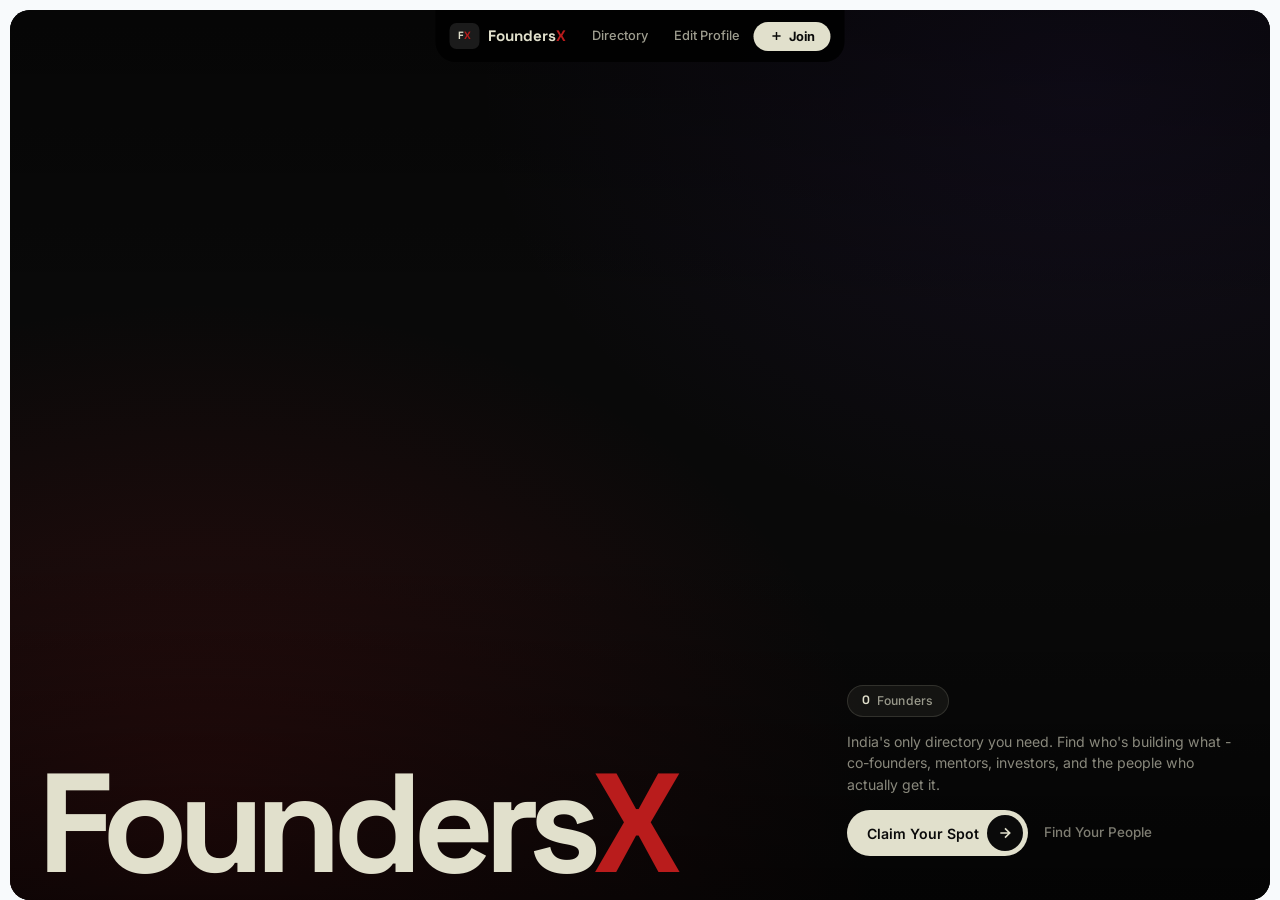
==== commit d33532f8: "Simplify hero stats to single Founders badge, reduce title size, fix mobile layout Co-Authored-By: C" ====
--- a/index.html
+++ b/index.html
@@ -50,9 +50,7 @@
 
           <div class="fx-desc-col">
             <div class="fx-live-stats">
-              <span><span id="founderCount" class="fx-num">0</span> builders</span>
-              <span class="fx-sep">·</span>
-              <span><span id="companyCount" class="fx-num">0</span> startups</span>
+              <span class="fx-stat-badge"><span id="founderCount" class="fx-num">0</span> Founders</span>
             </div>
             <p class="fx-desc-text">India's only directory you need. Find who's building what - co-founders, mentors, investors, and the people who actually get it.</p>
             <div class="fx-actions">
@@ -92,17 +90,6 @@
       <p class="mobile-menu-footer">Founders<span class="logo-x">X</span></p>
     </div>
   </div>
-
-  <!-- Footer -->
-  <footer class="footer">
-    <div class="container footer-container">
-      <div class="footer-brand">
-        <span class="nav-logo-icon sm">F<span class="logo-x">X</span></span>
-        <span>Founders<span class="logo-x">X</span></span>
-      </div>
-      <p>Built for the builders. Powered by community.</p>
-    </div>
-  </footer>
 
   <script>
     // Mobile menu (standalone — no app.js on landing page)
@@ -157,8 +144,6 @@
             })(t0);
           }
           animNum('founderCount', data.length);
-          const cos = new Set(data.map(f => f.company?.toLowerCase()).filter(Boolean));
-          animNum('companyCount', cos.size);
         })
         .catch(() => {});
     })();
--- a/style.css
+++ b/style.css
@@ -170,7 +170,7 @@
 .fx-title-col { overflow: hidden; }
 .fx-mega {
   font-family: 'Space Grotesk', sans-serif;
-  font-size: 14vw; font-weight: 700;
+  font-size: 11vw; font-weight: 700;
   line-height: 0.85; letter-spacing: -0.07em;
   color: #E1E0CC; display: block;
   animation: fxPullUp 0.9s cubic-bezier(0.16,1,0.3,1) both;
@@ -186,12 +186,19 @@
   padding-bottom: 28px;
 }
 .fx-live-stats {
-  display: flex; align-items: center; gap: 8px;
-  font-size: 0.78rem; color: rgba(225,224,204,0.5); font-weight: 500;
   animation: fxPullUp 0.9s cubic-bezier(0.16,1,0.3,1) 0.1s both;
 }
+.fx-stat-badge {
+  display: inline-flex; align-items: center; gap: 6px;
+  background: rgba(225,224,204,0.06);
+  border: 1px solid rgba(225,224,204,0.14);
+  border-radius: 100px;
+  padding: 5px 14px;
+  font-size: 0.76rem; font-weight: 500;
+  color: rgba(225,224,204,0.65);
+  letter-spacing: 0.02em;
+}
 .fx-num { color: #E1E0CC; font-weight: 700; font-family: 'Space Grotesk', sans-serif; }
-.fx-sep { opacity: 0.4; }
 .fx-desc-text {
   font-size: 0.88rem; color: rgba(225,224,204,0.6); line-height: 1.55;
   animation: fxPullUp 0.9s cubic-bezier(0.16,1,0.3,1) 0.2s both;
@@ -226,17 +233,18 @@
 
 /* FX responsive */
 @media (max-width: 900px) {
-  .fx-hero-grid { grid-template-columns: 1fr; }
-  .fx-mega { font-size: 18vw; }
-  .fx-desc-col { padding-bottom: 24px; }
+  .fx-hero-grid { grid-template-columns: 1fr; gap: 12px; }
+  .fx-mega { font-size: 15vw; }
+  .fx-title-col { order: 2; }
+  .fx-desc-col { order: 1; padding-bottom: 8px; }
   .fx-desc-text { max-width: 100%; }
 }
 @media (max-width: 500px) {
   .fx-screen { padding: 6px 6px 0; }
   .fx-inner { border-radius: 14px; }
-  .fx-hero { padding: 0 18px 12px; }
-  .fx-mega { font-size: 20vw; }
-  .fx-live-stats { font-size: 0.72rem; }
+  .fx-hero { padding: 0 18px 16px; }
+  .fx-mega { font-size: 16vw; }
+  .fx-stat-badge { font-size: 0.7rem; padding: 4px 12px; }
   .fx-desc-text { font-size: 0.82rem; }
   .fx-pill-cta { font-size: 0.82rem; padding: 4px 4px 4px 16px; }
   .fx-cta-circle { width: 32px; height: 32px; }
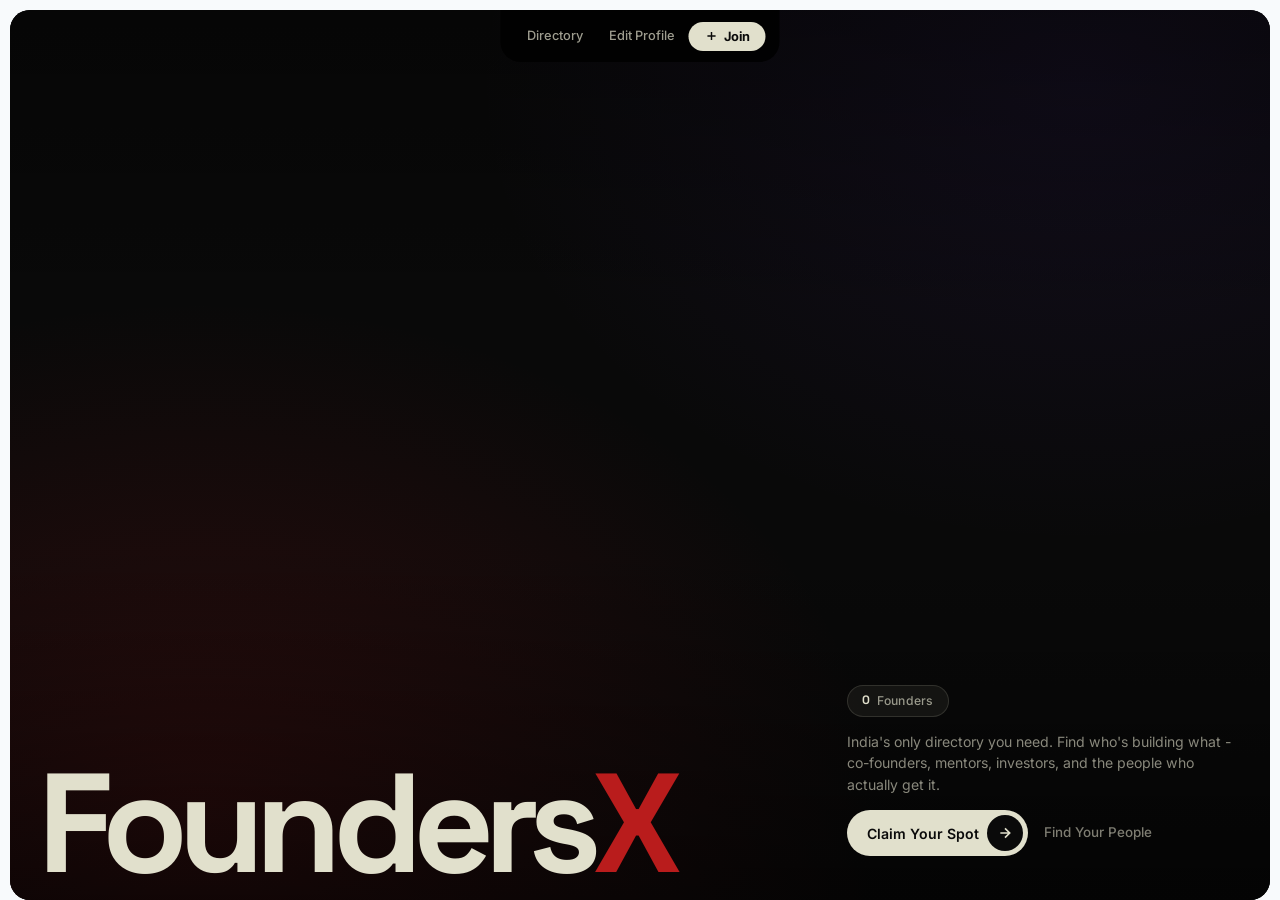
==== commit ae422b3f: "Remove brand logo from index page navbar — links only Co-Authored-By: Claude Sonnet 4.6 <noreply@ant" ====
--- a/index.html
+++ b/index.html
@@ -21,10 +21,6 @@
       <!-- Pill Navbar -->
       <nav class="fx-nav" id="navbar">
         <div class="fx-nav-pill">
-          <a href="/" class="fx-brand">
-            <span class="fx-brand-icon">F<span class="logo-x">X</span></span>
-            <span class="fx-brand-text">Founders<span class="logo-x">X</span></span>
-          </a>
           <div class="fx-nav-links">
             <a href="directory.html" class="fx-nav-link">Directory</a>
             <a href="directory.html?edit=1" class="fx-nav-link">Edit Profile</a>
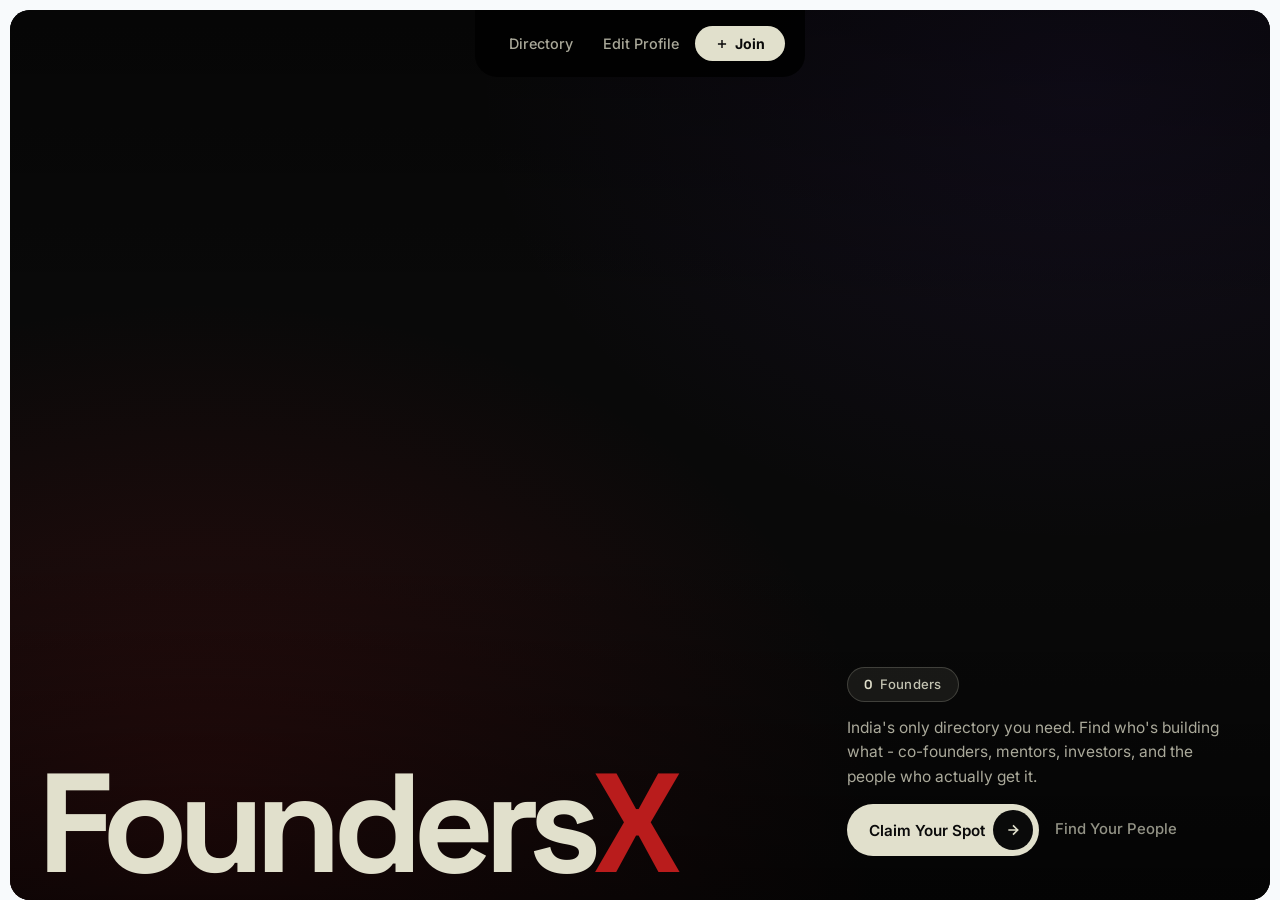
==== commit 1f0dce9e: "Replace all em dashes with hyphens across entire codebase Co-Authored-By: Claude Sonnet 4.6 <noreply" ====
--- a/index.html
+++ b/index.html
@@ -3,7 +3,7 @@
 <head>
   <meta charset="UTF-8">
   <meta name="viewport" content="width=device-width, initial-scale=1.0">
-  <title>FoundersX — Find Your People</title>
+  <title>FoundersX - Find Your People</title>
   <meta name="description" content="The directory of startup founders building across India. Find co-founders, mentors, investors, and the people who actually get it.">
   <link rel="preconnect" href="https://fonts.googleapis.com">
   <link rel="preconnect" href="https://fonts.gstatic.com" crossorigin>
@@ -88,7 +88,7 @@
   </div>
 
   <script>
-    // Mobile menu (standalone — no app.js on landing page)
+    // Mobile menu (standalone - no app.js on landing page)
     const mobileMenuBtn = document.getElementById('mobileMenuBtn');
     const mobileMenu = document.getElementById('mobileMenu');
     const menuIconOpen = document.getElementById('menuIconOpen');
@@ -121,7 +121,7 @@
       window.scrollTo(0, savedY);
     }
 
-    // Live stats — lightweight fetch, no full app.js needed
+    // Live stats - lightweight fetch, no full app.js needed
     (function() {
       const SCRIPT_URL = 'https://script.google.com/macros/s/AKfycbyKNavvyrFCfajkKW03Lomh7Iv2s6D4o4CwbnIt4EfLKZgE3gZdsRtRnZte7IQo1iPe/exec';
       fetch(SCRIPT_URL, { redirect: 'follow' })
--- a/style.css
+++ b/style.css
@@ -1,5 +1,5 @@
 /* ========================================
-   Pune Founders Community — Styles
+   Pune Founders Community - Styles
    ======================================== */
 
 :root {
@@ -62,10 +62,10 @@
   position: absolute; top: 0; left: 50%; transform: translateX(-50%); z-index: 20;
 }
 .fx-nav-pill {
-  display: flex; align-items: center; gap: 6px;
+  display: flex; align-items: center; gap: 8px;
   background: rgba(0,0,0,0.88);
-  border-bottom-left-radius: 20px; border-bottom-right-radius: 20px;
-  padding: 10px 14px;
+  border-bottom-left-radius: 22px; border-bottom-right-radius: 22px;
+  padding: 14px 20px;
 }
 .fx-brand {
   display: flex; align-items: center; gap: 8px;
@@ -81,15 +81,15 @@
 }
 .fx-nav-links { display: flex; align-items: center; gap: 2px; }
 .fx-nav-link {
-  font-size: 0.8rem; font-weight: 500; color: rgba(225,224,204,0.7);
-  text-decoration: none; padding: 6px 12px; border-radius: 8px;
+  font-size: 0.9rem; font-weight: 500; color: rgba(225,224,204,0.75);
+  text-decoration: none; padding: 8px 14px; border-radius: 8px;
   transition: color 0.2s; background: none; border: none; cursor: pointer; font-family: inherit;
 }
 .fx-nav-link:hover { color: #E1E0CC; }
 .fx-nav-cta {
-  display: inline-flex; align-items: center; gap: 5px;
-  padding: 7px 16px; background: #E1E0CC; color: #0a0a0a;
-  font-size: 0.8rem; font-weight: 700; border: none; border-radius: 60px;
+  display: inline-flex; align-items: center; gap: 6px;
+  padding: 9px 20px; background: #E1E0CC; color: #0a0a0a;
+  font-size: 0.88rem; font-weight: 700; border: none; border-radius: 60px;
   cursor: pointer; font-family: inherit; transition: background 0.2s, transform 0.2s;
 }
 .fx-nav-cta:hover { background: #fff; transform: translateY(-1px); }
@@ -190,17 +190,17 @@
 }
 .fx-stat-badge {
   display: inline-flex; align-items: center; gap: 6px;
-  background: rgba(225,224,204,0.06);
-  border: 1px solid rgba(225,224,204,0.14);
+  background: rgba(225,224,204,0.08);
+  border: 1px solid rgba(225,224,204,0.2);
   border-radius: 100px;
-  padding: 5px 14px;
-  font-size: 0.76rem; font-weight: 500;
-  color: rgba(225,224,204,0.65);
+  padding: 6px 16px;
+  font-size: 0.82rem; font-weight: 500;
+  color: rgba(225,224,204,0.85);
   letter-spacing: 0.02em;
 }
 .fx-num { color: #E1E0CC; font-weight: 700; font-family: 'Space Grotesk', sans-serif; }
 .fx-desc-text {
-  font-size: 0.88rem; color: rgba(225,224,204,0.6); line-height: 1.55;
+  font-size: 0.97rem; color: rgba(225,224,204,0.75); line-height: 1.6;
   animation: fxPullUp 0.9s cubic-bezier(0.16,1,0.3,1) 0.2s both;
 }
 .fx-actions {
@@ -212,21 +212,21 @@
 .fx-pill-cta {
   display: inline-flex; align-items: center; gap: 8px;
   background: #E1E0CC; color: #0a0a0a;
-  padding: 5px 5px 5px 20px; border-radius: 100px;
-  font-size: 0.88rem; font-weight: 600; border: none;
+  padding: 6px 6px 6px 22px; border-radius: 100px;
+  font-size: 0.95rem; font-weight: 600; border: none;
   cursor: pointer; font-family: inherit;
   transition: gap 0.2s ease;
 }
 .fx-pill-cta:hover { gap: 14px; }
 .fx-cta-circle {
-  width: 36px; height: 36px; background: #0a0a0a; border-radius: 50%;
+  width: 40px; height: 40px; background: #0a0a0a; border-radius: 50%;
   display: flex; align-items: center; justify-content: center;
   color: #E1E0CC; flex-shrink: 0;
   transition: transform 0.2s ease;
 }
 .fx-pill-cta:hover .fx-cta-circle { transform: scale(1.1); }
 .fx-browse {
-  font-size: 0.84rem; color: rgba(225,224,204,0.55);
+  font-size: 0.93rem; color: rgba(225,224,204,0.65);
   text-decoration: none; font-weight: 500; transition: color 0.2s;
 }
 .fx-browse:hover { color: #E1E0CC; }
@@ -430,6 +430,8 @@
 .card-role { font-size: 0.8rem; color: var(--text-tertiary); }
 .card-company-line { display: flex; align-items: center; gap: 8px; margin-top: 3px; flex-wrap: wrap; }
 .card-company { font-size: 0.82rem; font-weight: 600; color: var(--primary); }
+.card-company-link { text-decoration: none; transition: opacity 0.15s; }
+.card-company-link:hover { opacity: 0.75; }
 .card-stage-badge {
   font-size: 0.68rem; font-weight: 700; padding: 2px 8px;
   border-radius: 60px; background: var(--primary-bg); color: var(--primary-dark);
@@ -628,6 +630,8 @@
 .detail-role { font-size: 0.88rem; color: var(--text-secondary); margin-top: 2px; }
 .detail-company-line { display: flex; align-items: center; gap: 8px; margin-top: 5px; flex-wrap: wrap; }
 .detail-company { font-weight: 600; color: var(--primary); font-size: 0.92rem; }
+.detail-company-link { text-decoration: none; transition: opacity 0.15s; }
+.detail-company-link:hover { opacity: 0.75; }
 .detail-stage {
   font-size: 0.72rem; font-weight: 700; padding: 3px 10px;
   border-radius: 60px; background: var(--primary-bg); color: var(--primary-dark);
@@ -720,6 +724,28 @@
 .edit-dialog-icon { color: var(--primary); margin-bottom: 12px; }
 .edit-dialog h3 { font-family: 'Space Grotesk', sans-serif; font-size: 1.2rem; font-weight: 700; margin-bottom: 4px; }
 .edit-dialog p { font-size: 0.88rem; color: var(--text-secondary); }
+
+.edit-dialog-rescue { margin-top: 20px; display: flex; flex-direction: column; align-items: center; gap: 10px; }
+.rescue-divider {
+  font-size: 0.72rem; text-transform: uppercase; letter-spacing: 0.08em;
+  color: var(--border); font-weight: 600;
+  display: flex; align-items: center; gap: 10px; width: 100%;
+}
+.rescue-divider::before, .rescue-divider::after {
+  content: ''; flex: 1; height: 1px; background: var(--border);
+}
+.rescue-text { font-size: 0.78rem; color: var(--text-secondary); line-height: 1.5; }
+.rescue-wa-btn {
+  display: flex !important; align-items: center; justify-content: center; gap: 8px;
+  width: 100%; box-sizing: border-box;
+  background: #25D366 !important; color: #fff !important;
+  font-size: 0.88rem; font-weight: 600;
+  padding: 13px 20px; border-radius: 60px;
+  text-decoration: none !important; font-family: inherit;
+  transition: background 0.2s, transform 0.15s;
+  border: none; cursor: pointer;
+}
+.rescue-wa-btn:hover { background: #1ebe5d !important; transform: translateY(-1px); }
 
 /* ====== CONFETTI ====== */
 #confettiContainer {
@@ -929,8 +955,92 @@
 .dir-nav-cta:hover { background: #fff; transform: translateY(-1px); }
 .dir-mobile-btn { color: #E1E0CC !important; }
 
+/* Theme toggle button */
+.theme-toggle {
+  width: 36px; height: 36px;
+  background: rgba(255,255,255,0.06);
+  border: 1px solid rgba(225,224,204,0.15);
+  border-radius: 10px; cursor: pointer; flex-shrink: 0;
+  display: flex; align-items: center; justify-content: center;
+  color: rgba(225,224,204,0.65);
+  transition: all 0.2s;
+}
+.theme-toggle:hover {
+  background: rgba(255,255,255,0.1);
+  color: #E1E0CC;
+  border-color: rgba(225,224,204,0.3);
+}
+
 @media (max-width: 700px) {
   .dir-nav-links,
   .dir-nav-actions { display: none; }
   .dir-mobile-btn { display: block !important; }
 }
+
+/* ====== DARK MODE ====== */
+[data-theme="dark"] {
+  --bg: #0f1117;
+  --surface: #181b26;
+  --text: #E8E6D4;
+  --text-secondary: #9CA3AF;
+  --text-tertiary: #6B7280;
+  --border: rgba(255,255,255,0.1);
+  --border-light: rgba(255,255,255,0.07);
+  --primary-bg: rgba(99,102,241,0.15);
+  --primary-bg2: rgba(99,102,241,0.2);
+  --accent-bg: rgba(245,158,11,0.12);
+  --success-bg: rgba(16,185,129,0.12);
+  --shadow-md: 0 4px 16px rgba(0,0,0,0.5);
+  --shadow-lg: 0 12px 40px rgba(0,0,0,0.6);
+  --shadow-xl: 0 24px 60px rgba(0,0,0,0.7);
+}
+
+[data-theme="dark"] body { background: var(--bg); color: var(--text); }
+
+/* Cards and surfaces */
+[data-theme="dark"] .founder-card { background: var(--surface); border-color: var(--border); }
+[data-theme="dark"] .filter-panel { background: var(--surface); border-color: var(--border); }
+[data-theme="dark"] .filter-chip { background: var(--surface); border-color: var(--border); color: var(--text-secondary); }
+[data-theme="dark"] .tag-option { background: var(--surface); border-color: var(--border); color: var(--text-secondary); }
+
+/* Search & controls */
+[data-theme="dark"] .search-box { background: var(--surface); border-color: var(--border); }
+[data-theme="dark"] .search-box input { background: transparent; color: var(--text); }
+[data-theme="dark"] .filter-toggle { background: var(--surface); border-color: var(--border); color: var(--text); }
+[data-theme="dark"] .sort-wrap select { background: var(--surface); border-color: var(--border); color: var(--text); }
+
+/* Forms */
+[data-theme="dark"] .form-group input,
+[data-theme="dark"] .form-group textarea,
+[data-theme="dark"] .form-group select,
+[data-theme="dark"] .other-input { background: var(--surface); color: var(--text); border-color: var(--border); }
+[data-theme="dark"] .form-group input::placeholder,
+[data-theme="dark"] .form-group textarea::placeholder { color: var(--text-tertiary); }
+
+/* Modals */
+[data-theme="dark"] .modal { background: #1a1d27; }
+[data-theme="dark"] .celebration-modal { background: #1a1d27; }
+[data-theme="dark"] .edit-dialog { background: #1a1d27; }
+[data-theme="dark"] .detail-social-btn { background: var(--surface); border-color: var(--border); color: var(--text-secondary); }
+[data-theme="dark"] .detail-social-btn.wa-btn { background: rgba(16,185,129,0.12); border-color: rgba(16,185,129,0.2); color: #34D399; }
+[data-theme="dark"] .detail-avatar { border-color: var(--surface); }
+
+/* Tags */
+[data-theme="dark"] .tag-industry { background: rgba(99,102,241,0.15); color: #818CF8; }
+[data-theme="dark"] .tag-need { background: rgba(245,158,11,0.12); color: #FCD34D; }
+[data-theme="dark"] .tag-offer { background: rgba(16,185,129,0.12); color: #34D399; }
+[data-theme="dark"] .detail-tag.industry { background: rgba(99,102,241,0.15); color: #818CF8; }
+[data-theme="dark"] .detail-tag.need { background: rgba(245,158,11,0.12); color: #FCD34D; }
+[data-theme="dark"] .detail-tag.offer { background: rgba(16,185,129,0.12); color: #34D399; }
+[data-theme="dark"] .card-stage-badge { background: rgba(99,102,241,0.15); color: #818CF8; }
+[data-theme="dark"] .detail-stage { background: rgba(99,102,241,0.15); color: #818CF8; }
+[data-theme="dark"] .tag-more { background: rgba(255,255,255,0.07); color: var(--text-tertiary); }
+[data-theme="dark"] .active-tag { background: rgba(99,102,241,0.2); color: #818CF8; }
+[data-theme="dark"] .active-tag button { color: #818CF8; }
+
+/* Footer */
+[data-theme="dark"] .footer { background: #0a0a0a; border-top-color: rgba(255,255,255,0.07); }
+
+/* Theme toggle bulb - glow when in dark mode */
+[data-theme="dark"] .theme-toggle { color: #FCD34D; border-color: rgba(252,211,77,0.25); }
+[data-theme="dark"] .theme-toggle:hover { background: rgba(252,211,77,0.1); border-color: rgba(252,211,77,0.4); }
